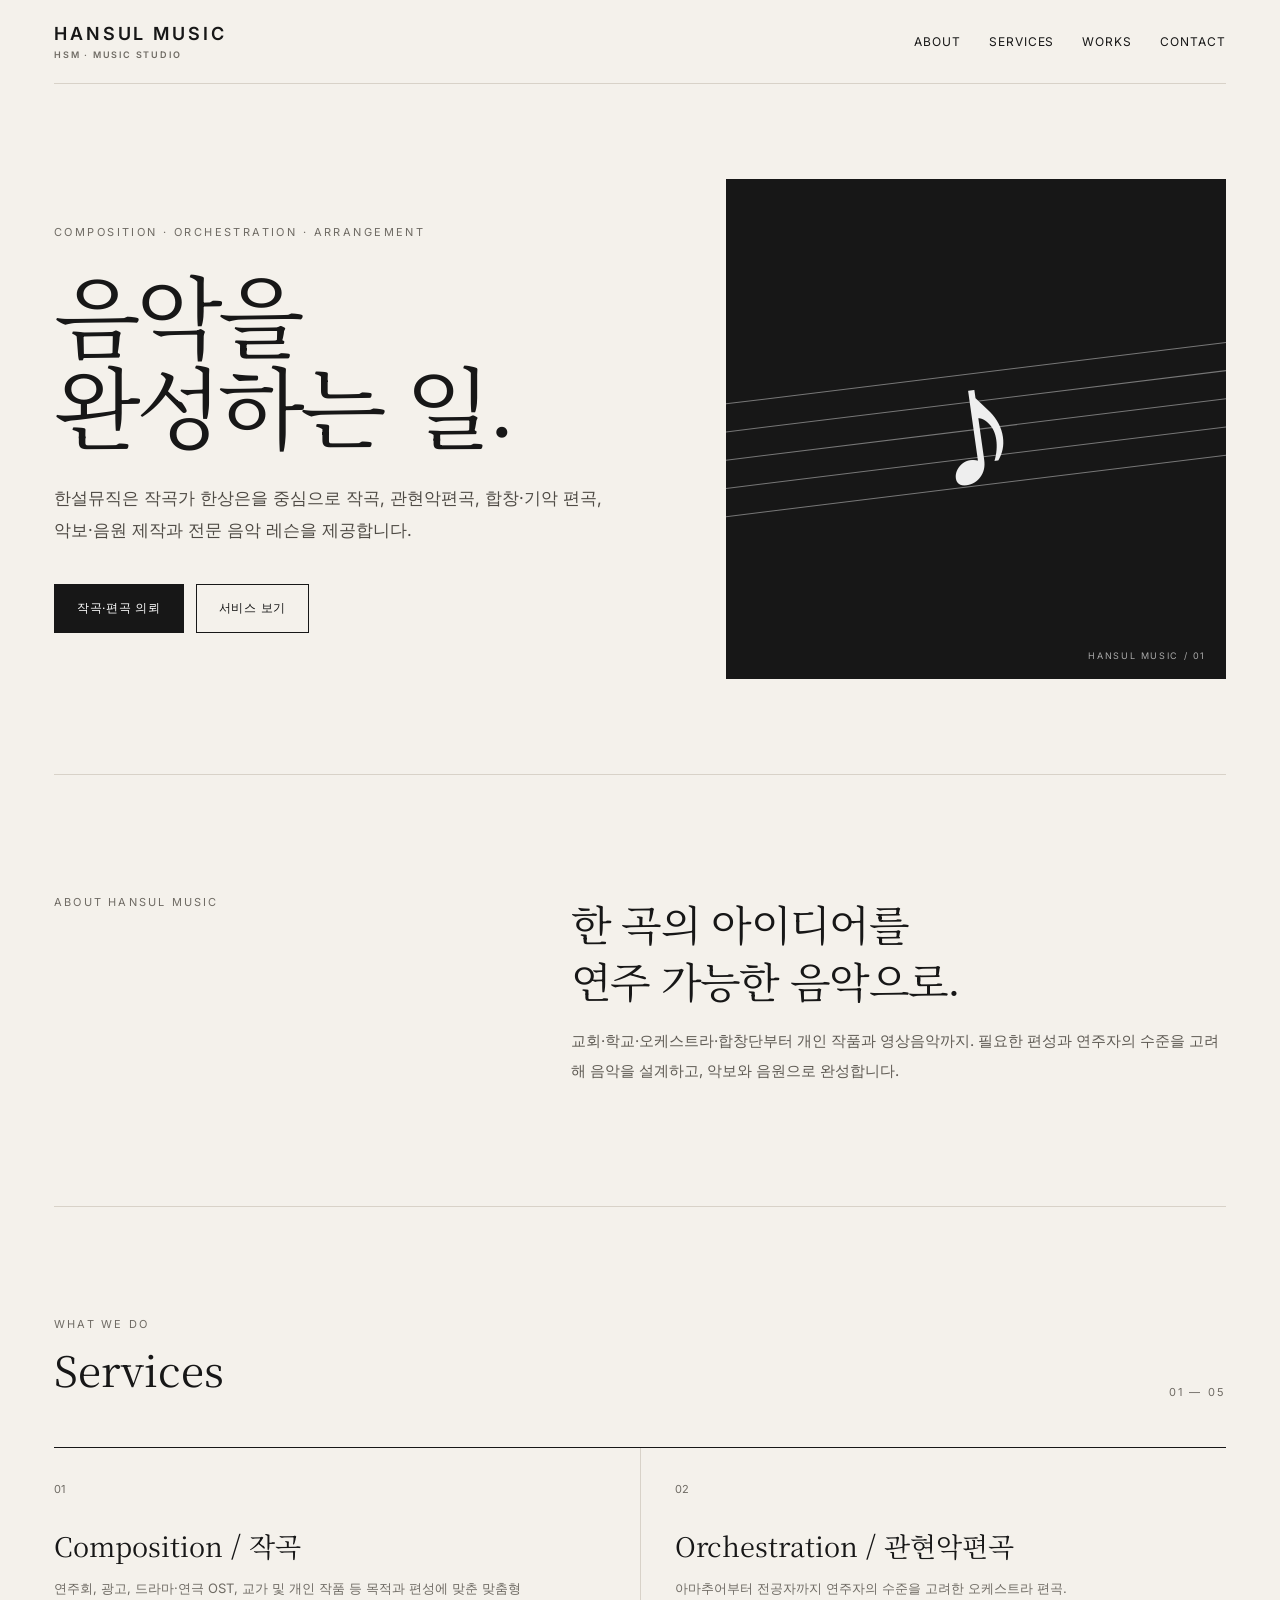
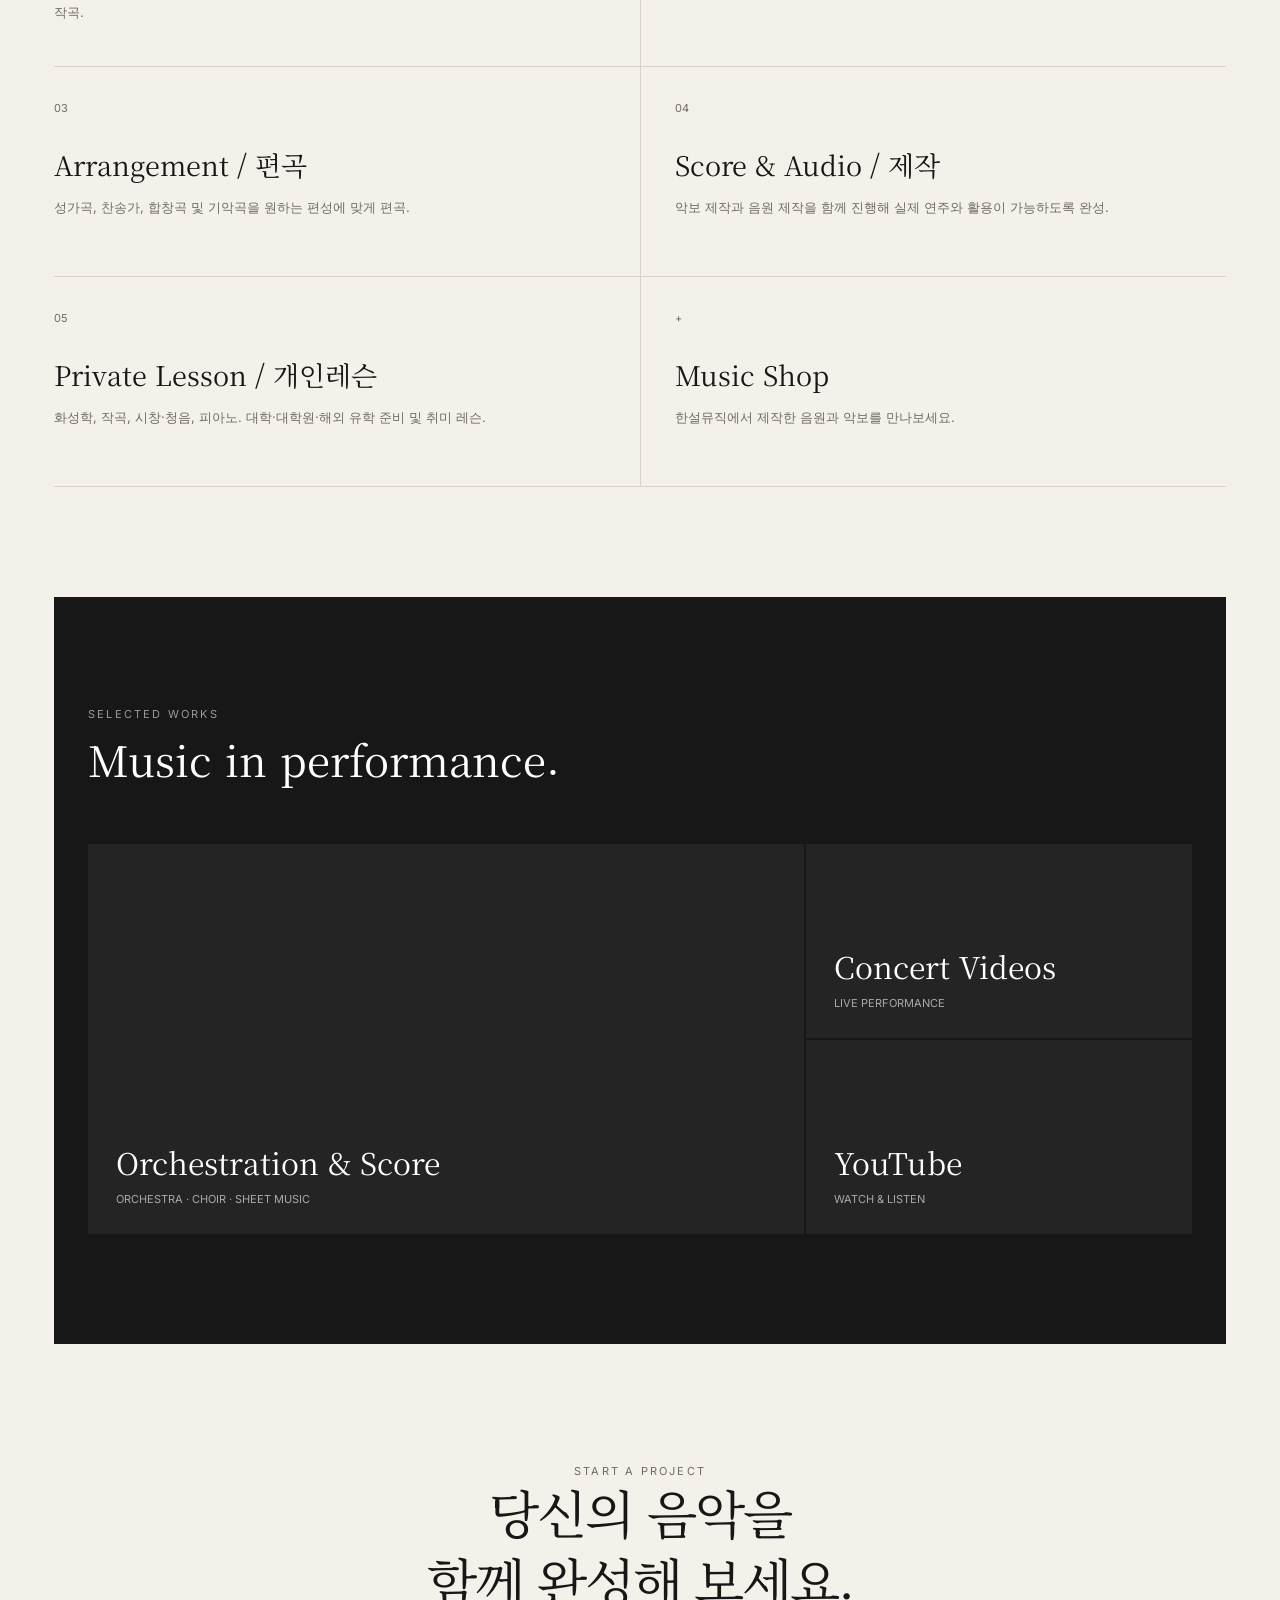
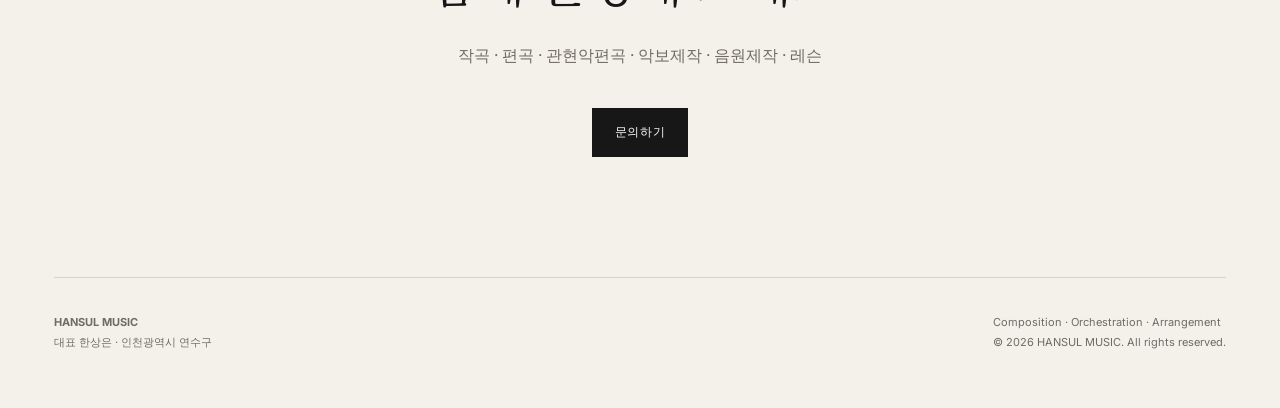
==== index.html @ cc2ca363 "최초 랜딩 페이지" ====
<!doctype html>
<html lang="ko">
<head>
<meta charset="utf-8">
<meta name="viewport" content="width=device-width, initial-scale=1">
<title>HANSUL MUSIC — Composition · Orchestration · Arrangement</title>
<meta name="description" content="한설뮤직 — 작곡, 관현악편곡, 성가곡·일반곡 편곡, 악보 및 음원 제작, 작곡 입시 레슨">
<style>
@import url('https://fonts.googleapis.com/css2?family=Inter:wght@400;500;600&family=Noto+Serif+KR:wght@400;500;600&display=swap');
:root{--bg:#f4f1eb;--ink:#171717;--muted:#6f6b64;--line:#d8d2c8;--card:#ebe6dd;--dark:#171717}
*{box-sizing:border-box} html{scroll-behavior:smooth} body{margin:0;background:var(--bg);color:var(--ink);font-family:Inter,'Noto Sans KR',sans-serif}
a{color:inherit;text-decoration:none}.wrap{max-width:1240px;margin:auto;padding:0 34px}
header{height:84px;display:flex;align-items:center;justify-content:space-between;border-bottom:1px solid var(--line)}
.logo{font-size:18px;font-weight:600;letter-spacing:.16em}.logo small{font-size:9px;letter-spacing:.2em;display:block;color:var(--muted);margin-top:5px}
nav{display:flex;gap:28px;font-size:12px;letter-spacing:.08em;text-transform:uppercase}nav a:hover{opacity:.5}
.hero{min-height:690px;display:grid;grid-template-columns:1.1fr .9fr;align-items:center;gap:60px}
.eyebrow{font-size:11px;letter-spacing:.22em;text-transform:uppercase;color:var(--muted);margin-bottom:28px}
h1{font-family:'Noto Serif KR',serif;font-weight:400;font-size:clamp(50px,7vw,92px);line-height:1.02;letter-spacing:-.055em;margin:0 0 32px}
.lead{font-size:17px;line-height:1.9;color:#4f4b45;max-width:560px}
.buttons{display:flex;gap:12px;margin-top:38px}.btn{padding:15px 22px;border:1px solid var(--ink);font-size:12px;letter-spacing:.06em}.btn.primary{background:var(--dark);color:#fff}
.visual{height:500px;background:var(--dark);position:relative;overflow:hidden;display:flex;align-items:center;justify-content:center}
.staff{width:120%;position:absolute;transform:rotate(-7deg)}
.staff i{display:block;border-top:1px solid #777;margin:27px 0}
.note{font-family:Georgia,serif;color:#eee;font-size:170px;line-height:1;position:relative;z-index:2;transform:rotate(-8deg)}
.corner{position:absolute;right:20px;bottom:18px;color:#aaa;font-size:9px;letter-spacing:.18em}
.intro{padding:120px 0;border-top:1px solid var(--line);border-bottom:1px solid var(--line)}
.intro-grid{display:grid;grid-template-columns:.8fr 1.2fr;gap:80px}.section-label{font-size:11px;letter-spacing:.2em;color:var(--muted);text-transform:uppercase}
.intro h2{font-family:'Noto Serif KR',serif;font-size:42px;font-weight:400;line-height:1.35;margin:0;letter-spacing:-.04em}.intro p{font-size:15px;line-height:2;color:#5e5a53;margin:18px 0 0}
.services{padding:110px 0}.services-head{display:flex;justify-content:space-between;align-items:end;margin-bottom:48px}.services h2{font-family:'Noto Serif KR',serif;font-size:42px;font-weight:400;margin:8px 0 0}
.grid{display:grid;grid-template-columns:repeat(2,1fr);border-top:1px solid var(--ink)}
.service{padding:34px 24px 42px 0;border-bottom:1px solid var(--line);min-height:210px}.service:nth-child(even){padding-left:34px;border-left:1px solid var(--line)}
.num{font-size:11px;color:var(--muted)}.service h3{font-family:'Noto Serif KR',serif;font-size:27px;font-weight:400;margin:30px 0 12px}.service p{font-size:13px;color:var(--muted);line-height:1.8;margin:0;max-width:470px}
.work{background:var(--dark);color:#fff;padding:110px 0}.work .section-label{color:#999}.work h2{font-family:'Noto Serif KR',serif;font-size:42px;font-weight:400;margin:8px 0 55px}
.work-grid{display:grid;grid-template-columns:1.3fr .7fr;gap:2px}.work-main,.work-side{background:#242424;min-height:390px;position:relative;padding:28px}.work-main{display:flex;align-items:end}.work-title{font-family:'Noto Serif KR',serif;font-size:30px}.work-sub{font-size:11px;color:#aaa;margin-top:8px}.work-side{min-height:194px;margin-bottom:2px;display:flex;align-items:end}.work-side:last-child{margin:0}
.cta{padding:120px 0;text-align:center}.cta h2{font-family:'Noto Serif KR',serif;font-weight:400;font-size:52px;line-height:1.3;margin:0 auto 28px;letter-spacing:-.04em}.cta p{color:var(--muted);line-height:1.8}
footer{border-top:1px solid var(--line);padding:35px 0 55px;display:flex;justify-content:space-between;color:var(--muted);font-size:11px;line-height:1.8}
@media(max-width:760px){.wrap{padding:0 20px}header{height:72px}nav{display:none}.hero{grid-template-columns:1fr;min-height:auto;padding:80px 0}.visual{height:330px}.note{font-size:120px}.intro{padding:80px 0}.intro-grid{grid-template-columns:1fr;gap:30px}.services{padding:80px 0}.services-head{display:block}.grid{grid-template-columns:1fr}.service,.service:nth-child(even){padding:28px 0;border-left:0}.work{padding:80px 0}.work-grid{grid-template-columns:1fr}.work-main{min-height:300px}.cta{padding:85px 0}.cta h2{font-size:38px}footer{display:block}footer div+div{margin-top:20px}}
</style>
</head>
<body>
<div class="wrap">
<header>
<a class="logo" href="#">HANSUL MUSIC<small>HSM · MUSIC STUDIO</small></a>
<nav><a href="#about">About</a><a href="#services">Services</a><a href="#works">Works</a><a href="#contact">Contact</a></nav>
</header>

<main>
<section class="hero">
<div>
<div class="eyebrow">Composition · Orchestration · Arrangement</div>
<h1>음악을<br>완성하는 일.</h1>
<p class="lead">한설뮤직은 작곡가 한상은을 중심으로 작곡, 관현악편곡, 합창·기악 편곡, 악보·음원 제작과 전문 음악 레슨을 제공합니다.</p>
<div class="buttons"><a class="btn primary" href="#contact">작곡·편곡 의뢰</a><a class="btn" href="#services">서비스 보기</a></div>
</div>
<div class="visual" aria-label="Abstract sheet music visual">
<div class="staff"><i></i><i></i><i></i><i></i><i></i></div>
<div class="note">♪</div><div class="corner">HANSUL MUSIC / 01</div>
</div>
</section>

<section class="intro" id="about">
<div class="intro-grid">
<div><div class="section-label">About Hansul Music</div></div>
<div><h2>한 곡의 아이디어를<br>연주 가능한 음악으로.</h2>
<p>교회·학교·오케스트라·합창단부터 개인 작품과 영상음악까지. 필요한 편성과 연주자의 수준을 고려해 음악을 설계하고, 악보와 음원으로 완성합니다.</p></div>
</div>
</section>

<section class="services" id="services">
<div class="services-head"><div><div class="section-label">What We Do</div><h2>Services</h2></div><div class="section-label">01 — 05</div></div>
<div class="grid">
<article class="service"><div class="num">01</div><h3>Composition / 작곡</h3><p>연주회, 광고, 드라마·연극 OST, 교가 및 개인 작품 등 목적과 편성에 맞춘 맞춤형 작곡.</p></article>
<article class="service"><div class="num">02</div><h3>Orchestration / 관현악편곡</h3><p>아마추어부터 전공자까지 연주자의 수준을 고려한 오케스트라 편곡.</p></article>
<article class="service"><div class="num">03</div><h3>Arrangement / 편곡</h3><p>성가곡, 찬송가, 합창곡 및 기악곡을 원하는 편성에 맞게 편곡.</p></article>
<article class="service"><div class="num">04</div><h3>Score & Audio / 제작</h3><p>악보 제작과 음원 제작을 함께 진행해 실제 연주와 활용이 가능하도록 완성.</p></article>
<article class="service"><div class="num">05</div><h3>Private Lesson / 개인레슨</h3><p>화성학, 작곡, 시창·청음, 피아노. 대학·대학원·해외 유학 준비 및 취미 레슨.</p></article>
<article class="service"><div class="num">+</div><h3>Music Shop</h3><p>한설뮤직에서 제작한 음원과 악보를 만나보세요.</p></article>
</div>
</section>

<section class="work" id="works">
<div class="wrap">
<div class="section-label">Selected Works</div><h2>Music in performance.</h2>
<div class="work-grid">
<div class="work-main"><div><div class="work-title">Orchestration & Score</div><div class="work-sub">ORCHESTRA · CHOIR · SHEET MUSIC</div></div></div>
<div><div class="work-side"><div><div class="work-title">Concert Videos</div><div class="work-sub">LIVE PERFORMANCE</div></div></div>
<div class="work-side"><div><div class="work-title">YouTube</div><div class="work-sub">WATCH & LISTEN</div></div></div></div>
</div>
</div>
</section>

<section class="cta" id="contact">
<div class="section-label">Start a Project</div>
<h2>당신의 음악을<br>함께 완성해 보세요.</h2>
<p>작곡 · 편곡 · 관현악편곡 · 악보제작 · 음원제작 · 레슨</p>
<div class="buttons" style="justify-content:center"><a class="btn primary" href="mailto:sangeun@hansulmusic.com">문의하기</a></div>
</section>
</main>

<footer>
<div><strong>HANSUL MUSIC</strong><br>대표 한상은 · 인천광역시 연수구</div>
<div>Composition · Orchestration · Arrangement<br>© 2026 HANSUL MUSIC. All rights reserved.</div>
</footer>
</div>
</body>
</html>
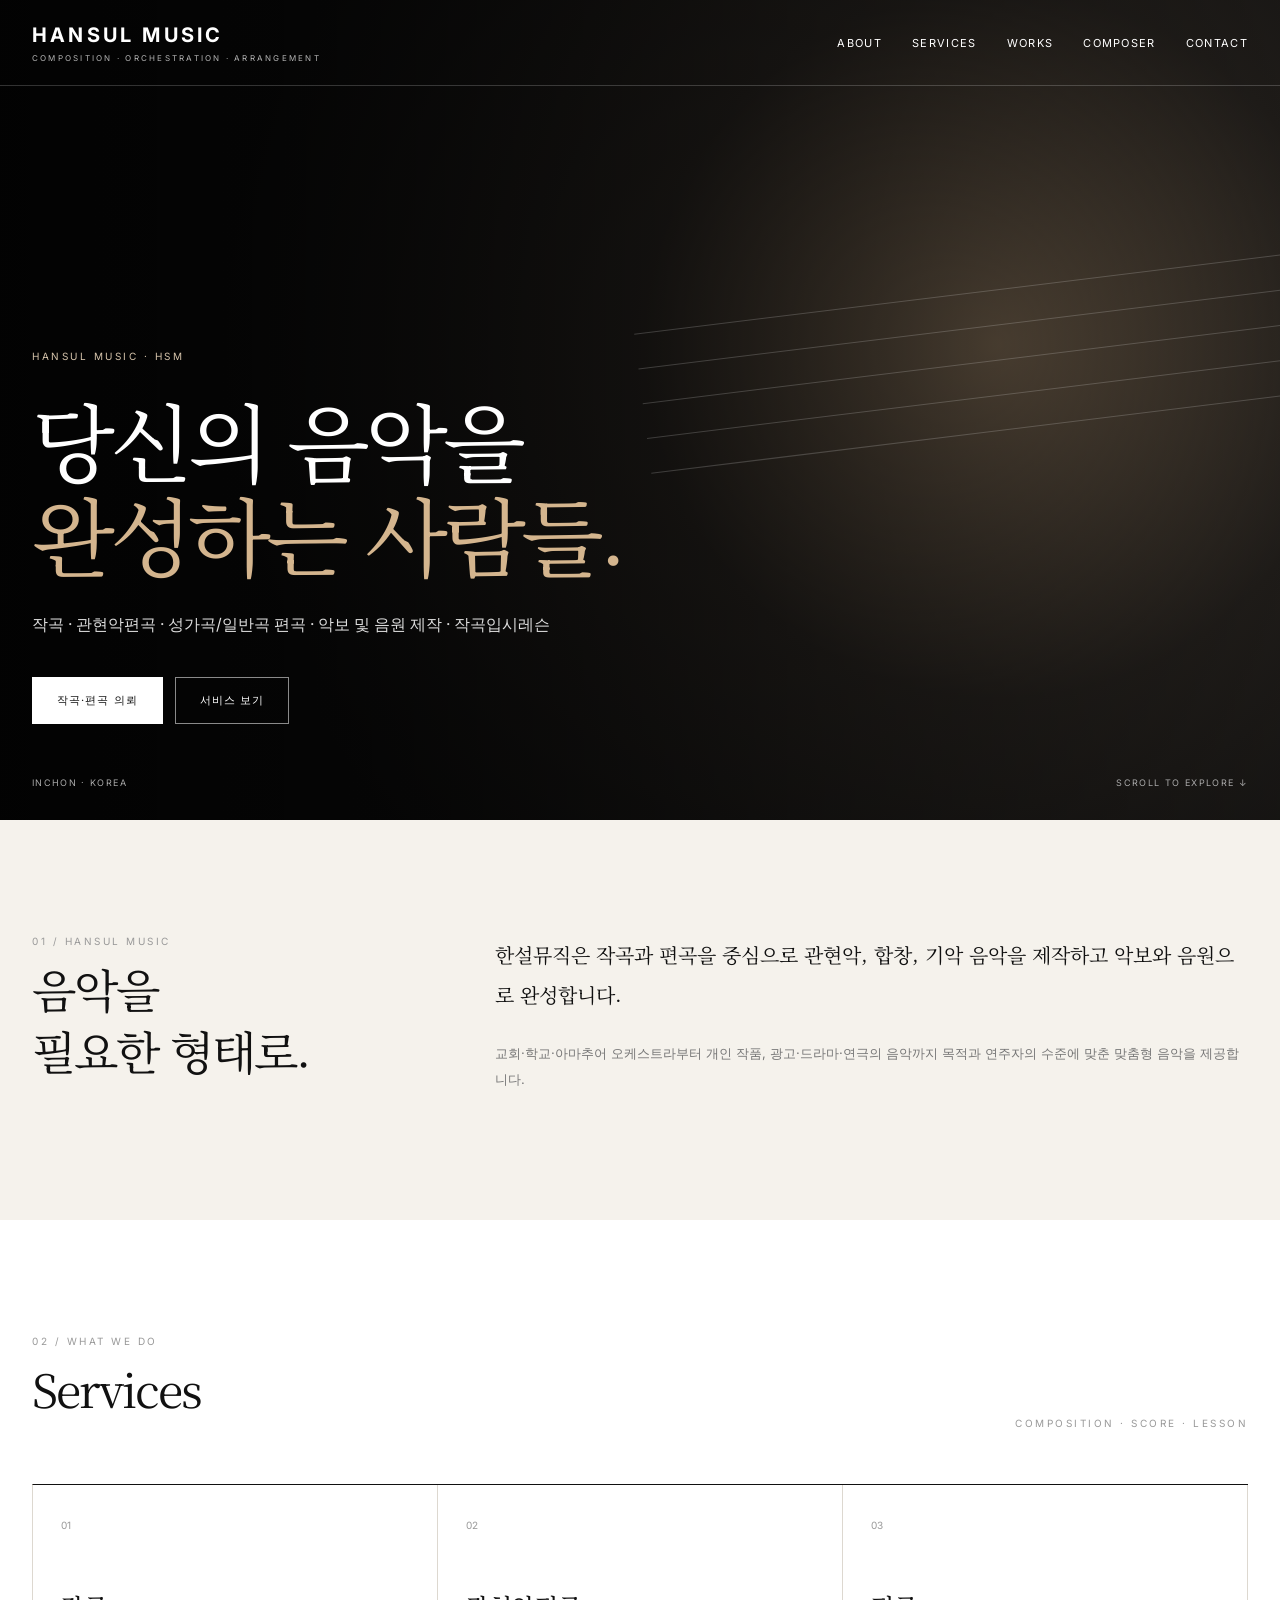
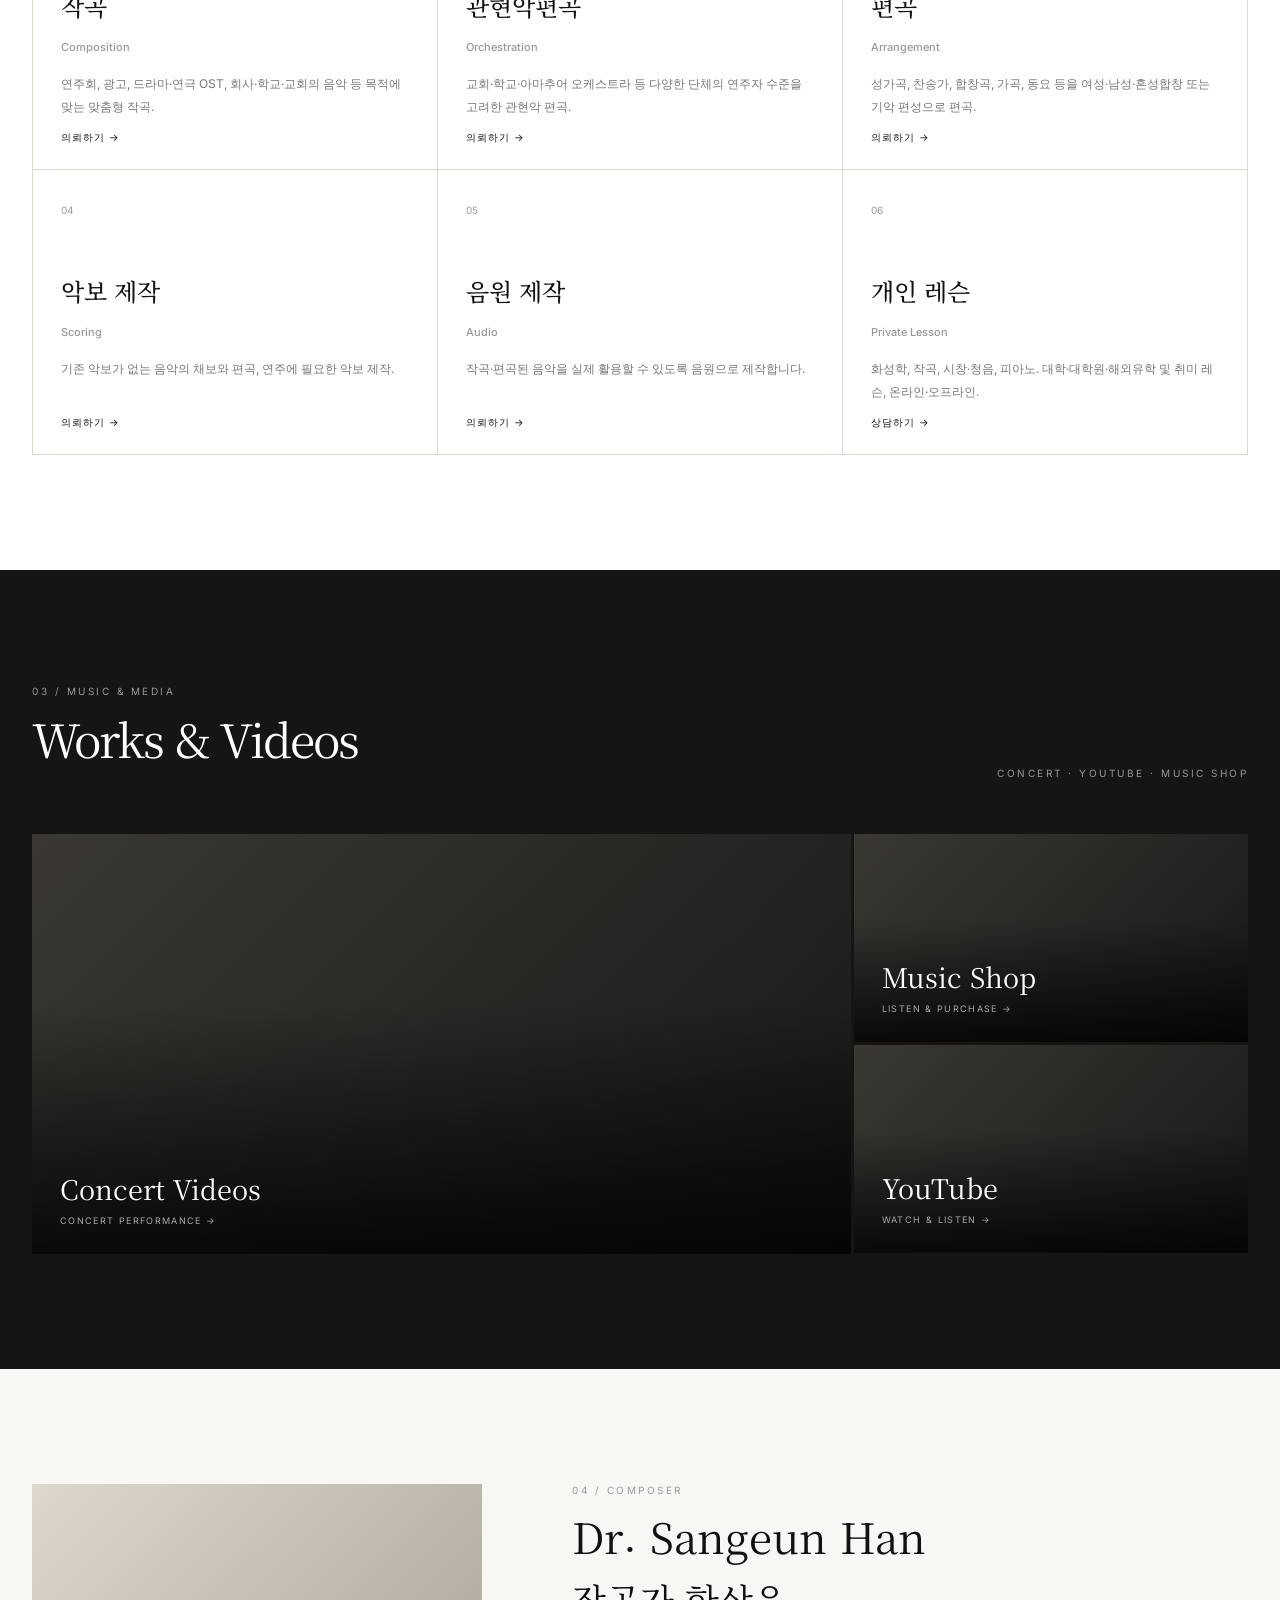
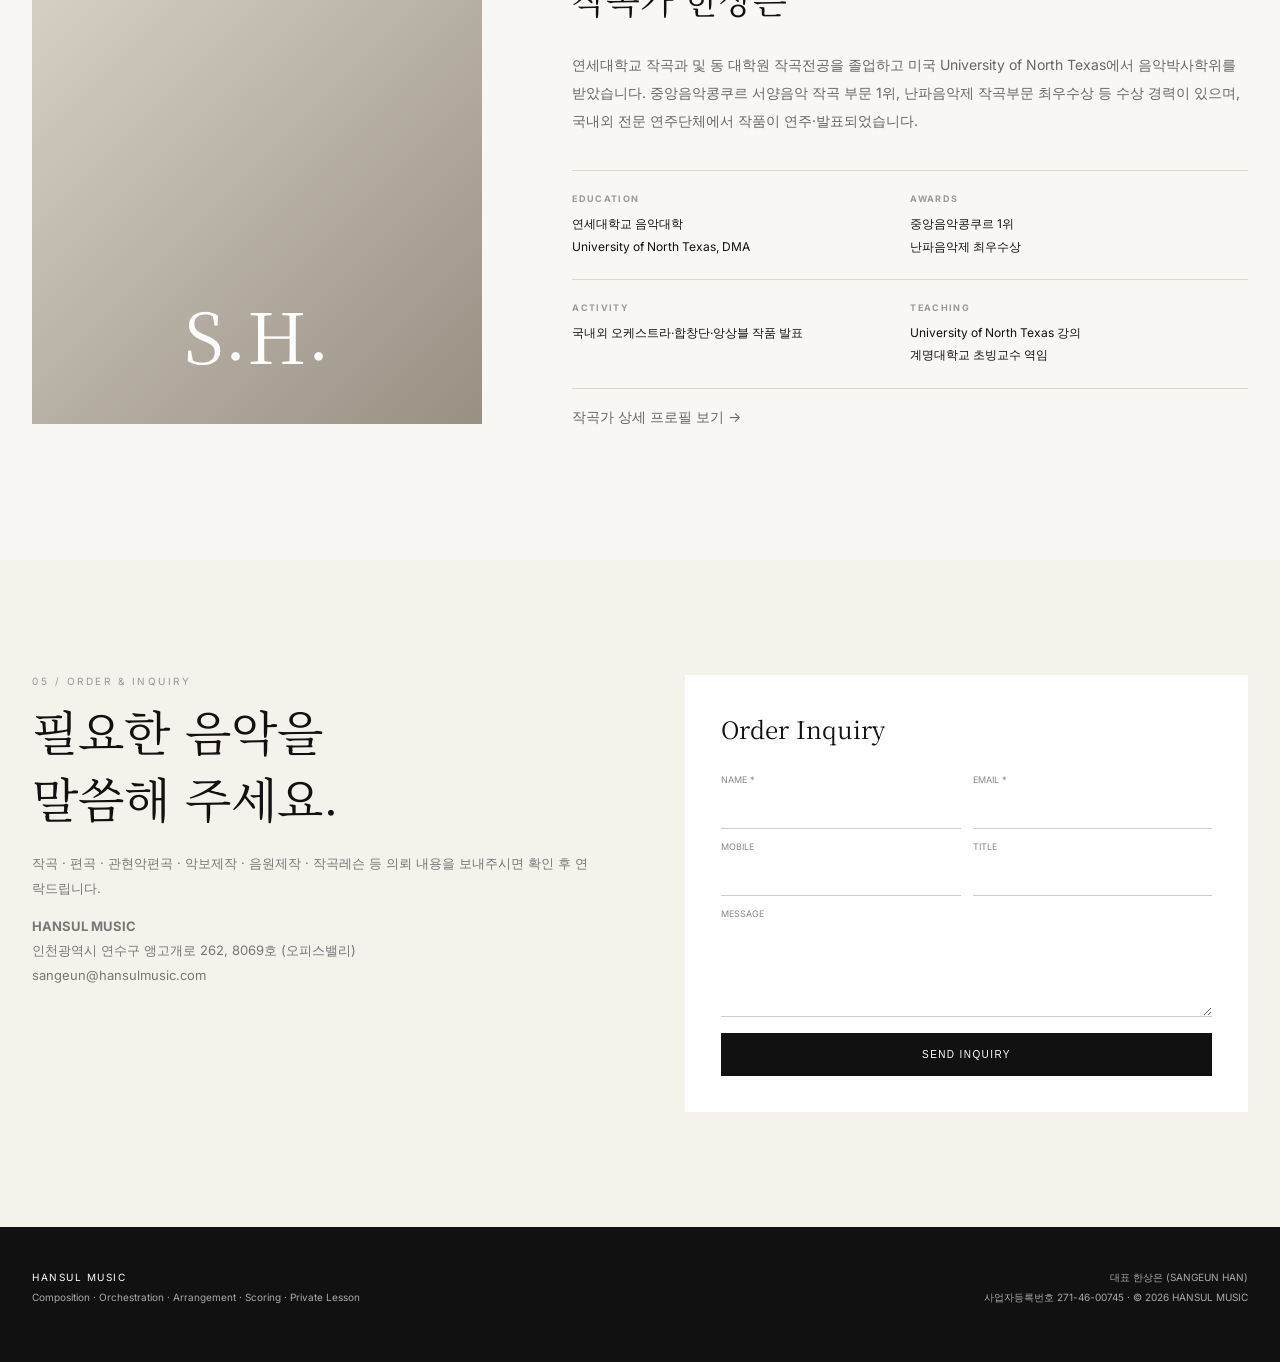
==== commit 0f203d8d: "index 교체" ====
--- a/index.html
+++ b/index.html
@@ -1,106 +1,12 @@
-<!doctype html>
-<html lang="ko">
-<head>
-<meta charset="utf-8">
-<meta name="viewport" content="width=device-width, initial-scale=1">
-<title>HANSUL MUSIC — Composition · Orchestration · Arrangement</title>
-<meta name="description" content="한설뮤직 — 작곡, 관현악편곡, 성가곡·일반곡 편곡, 악보 및 음원 제작, 작곡 입시 레슨">
-<style>
-@import url('https://fonts.googleapis.com/css2?family=Inter:wght@400;500;600&family=Noto+Serif+KR:wght@400;500;600&display=swap');
-:root{--bg:#f4f1eb;--ink:#171717;--muted:#6f6b64;--line:#d8d2c8;--card:#ebe6dd;--dark:#171717}
-*{box-sizing:border-box} html{scroll-behavior:smooth} body{margin:0;background:var(--bg);color:var(--ink);font-family:Inter,'Noto Sans KR',sans-serif}
-a{color:inherit;text-decoration:none}.wrap{max-width:1240px;margin:auto;padding:0 34px}
-header{height:84px;display:flex;align-items:center;justify-content:space-between;border-bottom:1px solid var(--line)}
-.logo{font-size:18px;font-weight:600;letter-spacing:.16em}.logo small{font-size:9px;letter-spacing:.2em;display:block;color:var(--muted);margin-top:5px}
-nav{display:flex;gap:28px;font-size:12px;letter-spacing:.08em;text-transform:uppercase}nav a:hover{opacity:.5}
-.hero{min-height:690px;display:grid;grid-template-columns:1.1fr .9fr;align-items:center;gap:60px}
-.eyebrow{font-size:11px;letter-spacing:.22em;text-transform:uppercase;color:var(--muted);margin-bottom:28px}
-h1{font-family:'Noto Serif KR',serif;font-weight:400;font-size:clamp(50px,7vw,92px);line-height:1.02;letter-spacing:-.055em;margin:0 0 32px}
-.lead{font-size:17px;line-height:1.9;color:#4f4b45;max-width:560px}
-.buttons{display:flex;gap:12px;margin-top:38px}.btn{padding:15px 22px;border:1px solid var(--ink);font-size:12px;letter-spacing:.06em}.btn.primary{background:var(--dark);color:#fff}
-.visual{height:500px;background:var(--dark);position:relative;overflow:hidden;display:flex;align-items:center;justify-content:center}
-.staff{width:120%;position:absolute;transform:rotate(-7deg)}
-.staff i{display:block;border-top:1px solid #777;margin:27px 0}
-.note{font-family:Georgia,serif;color:#eee;font-size:170px;line-height:1;position:relative;z-index:2;transform:rotate(-8deg)}
-.corner{position:absolute;right:20px;bottom:18px;color:#aaa;font-size:9px;letter-spacing:.18em}
-.intro{padding:120px 0;border-top:1px solid var(--line);border-bottom:1px solid var(--line)}
-.intro-grid{display:grid;grid-template-columns:.8fr 1.2fr;gap:80px}.section-label{font-size:11px;letter-spacing:.2em;color:var(--muted);text-transform:uppercase}
-.intro h2{font-family:'Noto Serif KR',serif;font-size:42px;font-weight:400;line-height:1.35;margin:0;letter-spacing:-.04em}.intro p{font-size:15px;line-height:2;color:#5e5a53;margin:18px 0 0}
-.services{padding:110px 0}.services-head{display:flex;justify-content:space-between;align-items:end;margin-bottom:48px}.services h2{font-family:'Noto Serif KR',serif;font-size:42px;font-weight:400;margin:8px 0 0}
-.grid{display:grid;grid-template-columns:repeat(2,1fr);border-top:1px solid var(--ink)}
-.service{padding:34px 24px 42px 0;border-bottom:1px solid var(--line);min-height:210px}.service:nth-child(even){padding-left:34px;border-left:1px solid var(--line)}
-.num{font-size:11px;color:var(--muted)}.service h3{font-family:'Noto Serif KR',serif;font-size:27px;font-weight:400;margin:30px 0 12px}.service p{font-size:13px;color:var(--muted);line-height:1.8;margin:0;max-width:470px}
-.work{background:var(--dark);color:#fff;padding:110px 0}.work .section-label{color:#999}.work h2{font-family:'Noto Serif KR',serif;font-size:42px;font-weight:400;margin:8px 0 55px}
-.work-grid{display:grid;grid-template-columns:1.3fr .7fr;gap:2px}.work-main,.work-side{background:#242424;min-height:390px;position:relative;padding:28px}.work-main{display:flex;align-items:end}.work-title{font-family:'Noto Serif KR',serif;font-size:30px}.work-sub{font-size:11px;color:#aaa;margin-top:8px}.work-side{min-height:194px;margin-bottom:2px;display:flex;align-items:end}.work-side:last-child{margin:0}
-.cta{padding:120px 0;text-align:center}.cta h2{font-family:'Noto Serif KR',serif;font-weight:400;font-size:52px;line-height:1.3;margin:0 auto 28px;letter-spacing:-.04em}.cta p{color:var(--muted);line-height:1.8}
-footer{border-top:1px solid var(--line);padding:35px 0 55px;display:flex;justify-content:space-between;color:var(--muted);font-size:11px;line-height:1.8}
-@media(max-width:760px){.wrap{padding:0 20px}header{height:72px}nav{display:none}.hero{grid-template-columns:1fr;min-height:auto;padding:80px 0}.visual{height:330px}.note{font-size:120px}.intro{padding:80px 0}.intro-grid{grid-template-columns:1fr;gap:30px}.services{padding:80px 0}.services-head{display:block}.grid{grid-template-columns:1fr}.service,.service:nth-child(even){padding:28px 0;border-left:0}.work{padding:80px 0}.work-grid{grid-template-columns:1fr}.work-main{min-height:300px}.cta{padding:85px 0}.cta h2{font-size:38px}footer{display:block}footer div+div{margin-top:20px}}
-</style>
-</head>
-<body>
-<div class="wrap">
-<header>
-<a class="logo" href="#">HANSUL MUSIC<small>HSM · MUSIC STUDIO</small></a>
-<nav><a href="#about">About</a><a href="#services">Services</a><a href="#works">Works</a><a href="#contact">Contact</a></nav>
-</header>
-
-<main>
-<section class="hero">
-<div>
-<div class="eyebrow">Composition · Orchestration · Arrangement</div>
-<h1>음악을<br>완성하는 일.</h1>
-<p class="lead">한설뮤직은 작곡가 한상은을 중심으로 작곡, 관현악편곡, 합창·기악 편곡, 악보·음원 제작과 전문 음악 레슨을 제공합니다.</p>
-<div class="buttons"><a class="btn primary" href="#contact">작곡·편곡 의뢰</a><a class="btn" href="#services">서비스 보기</a></div>
-</div>
-<div class="visual" aria-label="Abstract sheet music visual">
-<div class="staff"><i></i><i></i><i></i><i></i><i></i></div>
-<div class="note">♪</div><div class="corner">HANSUL MUSIC / 01</div>
-</div>
-</section>
-
-<section class="intro" id="about">
-<div class="intro-grid">
-<div><div class="section-label">About Hansul Music</div></div>
-<div><h2>한 곡의 아이디어를<br>연주 가능한 음악으로.</h2>
-<p>교회·학교·오케스트라·합창단부터 개인 작품과 영상음악까지. 필요한 편성과 연주자의 수준을 고려해 음악을 설계하고, 악보와 음원으로 완성합니다.</p></div>
-</div>
-</section>
-
-<section class="services" id="services">
-<div class="services-head"><div><div class="section-label">What We Do</div><h2>Services</h2></div><div class="section-label">01 — 05</div></div>
-<div class="grid">
-<article class="service"><div class="num">01</div><h3>Composition / 작곡</h3><p>연주회, 광고, 드라마·연극 OST, 교가 및 개인 작품 등 목적과 편성에 맞춘 맞춤형 작곡.</p></article>
-<article class="service"><div class="num">02</div><h3>Orchestration / 관현악편곡</h3><p>아마추어부터 전공자까지 연주자의 수준을 고려한 오케스트라 편곡.</p></article>
-<article class="service"><div class="num">03</div><h3>Arrangement / 편곡</h3><p>성가곡, 찬송가, 합창곡 및 기악곡을 원하는 편성에 맞게 편곡.</p></article>
-<article class="service"><div class="num">04</div><h3>Score & Audio / 제작</h3><p>악보 제작과 음원 제작을 함께 진행해 실제 연주와 활용이 가능하도록 완성.</p></article>
-<article class="service"><div class="num">05</div><h3>Private Lesson / 개인레슨</h3><p>화성학, 작곡, 시창·청음, 피아노. 대학·대학원·해외 유학 준비 및 취미 레슨.</p></article>
-<article class="service"><div class="num">+</div><h3>Music Shop</h3><p>한설뮤직에서 제작한 음원과 악보를 만나보세요.</p></article>
-</div>
-</section>
-
-<section class="work" id="works">
-<div class="wrap">
-<div class="section-label">Selected Works</div><h2>Music in performance.</h2>
-<div class="work-grid">
-<div class="work-main"><div><div class="work-title">Orchestration & Score</div><div class="work-sub">ORCHESTRA · CHOIR · SHEET MUSIC</div></div></div>
-<div><div class="work-side"><div><div class="work-title">Concert Videos</div><div class="work-sub">LIVE PERFORMANCE</div></div></div>
-<div class="work-side"><div><div class="work-title">YouTube</div><div class="work-sub">WATCH & LISTEN</div></div></div></div>
-</div>
-</div>
-</section>
-
-<section class="cta" id="contact">
-<div class="section-label">Start a Project</div>
-<h2>당신의 음악을<br>함께 완성해 보세요.</h2>
-<p>작곡 · 편곡 · 관현악편곡 · 악보제작 · 음원제작 · 레슨</p>
-<div class="buttons" style="justify-content:center"><a class="btn primary" href="mailto:sangeun@hansulmusic.com">문의하기</a></div>
-</section>
-</main>
-
-<footer>
-<div><strong>HANSUL MUSIC</strong><br>대표 한상은 · 인천광역시 연수구</div>
-<div>Composition · Orchestration · Arrangement<br>© 2026 HANSUL MUSIC. All rights reserved.</div>
-</footer>
-</div>
-</body>
-</html>+<!doctype html><html lang="ko"><head><meta charset="utf-8"><meta name="viewport" content="width=device-width,initial-scale=1"><title>HANSUL MUSIC | 작곡 · 관현악편곡 · 편곡 · 악보 · 레슨</title><style>
+@import url('https://fonts.googleapis.com/css2?family=Inter:wght@400;500;600;700&family=Noto+Serif+KR:wght@400;500;600&display=swap');
+:root{--black:#111;--white:#fff;--cream:#f5f2ec;--gray:#777;--line:#ddd8d0;--gold:#b68b55}*{box-sizing:border-box}html{scroll-behavior:smooth}body{margin:0;color:#111;font-family:Inter,'Noto Sans KR',sans-serif}a{text-decoration:none;color:inherit}.container{width:min(1280px,calc(100% - 64px));margin:auto}header{height:86px;position:absolute;top:0;left:0;right:0;z-index:5;color:#fff;border-bottom:1px solid #ffffff30}.header-in{height:100%;display:flex;align-items:center;justify-content:space-between}.logo{font-weight:700;letter-spacing:.16em;font-size:20px}.logo span{display:block;font-size:8px;letter-spacing:.28em;font-weight:400;margin-top:6px;opacity:.7}nav{display:flex;gap:30px;font-size:11px;letter-spacing:.12em}nav a:hover{opacity:.55}.hero{height:820px;position:relative;overflow:hidden;background:#151413;color:#fff}.hero-bg{position:absolute;inset:0;background:linear-gradient(90deg,#000d 0%,#0009 45%,#0004),radial-gradient(circle at 78% 42%,#75634e,#292521 32%,#111 70%)}.staff{position:absolute;right:-8%;top:31%;width:58%;transform:rotate(-7deg);opacity:.18}.staff i{display:block;border-top:1px solid white;margin:34px 0}.hero-content{position:relative;z-index:2;padding-top:235px}.kicker,.eyebrow{font-size:10px;letter-spacing:.25em;color:#999;text-transform:uppercase}.kicker{color:#d7c5ac;margin-bottom:30px}h1{font-family:'Noto Serif KR',serif;font-size:clamp(48px,6.7vw,92px);font-weight:400;line-height:1.1;letter-spacing:-.06em;margin:0 0 28px}h1 em{font-style:normal;color:#d4b58e}.hero p{font-size:16px;line-height:1.9;color:#ddd}.actions{display:flex;gap:12px;margin-top:38px}.btn{display:inline-block;padding:15px 24px;border:1px solid #fff8;font-size:11px;letter-spacing:.1em}.btn.fill{background:#fff;color:#111;border-color:#fff}.hero-bottom{position:absolute;bottom:32px;left:0;right:0;color:#aaa;font-size:9px;letter-spacing:.15em;display:flex;justify-content:space-between}section{padding:115px 0}.title{font-family:'Noto Serif KR',serif;font-size:46px;font-weight:400;line-height:1.35;letter-spacing:-.045em;margin:10px 0}.about{background:var(--cream)}.about-grid{display:grid;grid-template-columns:.65fr 1.35fr;gap:100px}.about-copy{max-width:760px}.about-copy p:first-child{font-family:'Noto Serif KR',serif;font-size:20px;line-height:2;margin:0}.about-copy p:last-child{font-size:13px;line-height:2;color:#777;margin-top:25px}.services{background:#fff}.head{display:flex;justify-content:space-between;align-items:end;margin-bottom:55px}.service-grid{display:grid;grid-template-columns:repeat(3,1fr);border-top:1px solid #111;border-left:1px solid var(--line)}.card{min-height:285px;padding:28px;border-right:1px solid var(--line);border-bottom:1px solid var(--line);position:relative}.num{font-size:10px;color:#999}.card h3{font-family:'Noto Serif KR',serif;font-weight:500;font-size:24px;margin:55px 0 15px}.card h3 small{font-family:Inter,sans-serif;font-size:11px;color:#999}.card p{font-size:12px;line-height:1.9;color:#777}.card a{position:absolute;bottom:24px;font-size:10px;letter-spacing:.1em}.card:hover{background:var(--cream)}.works{background:#151515;color:#fff}.works .eyebrow{color:#999}.works .title{color:#fff}.works-grid{display:grid;grid-template-columns:1.35fr .65fr;gap:3px}.work{position:relative;min-height:420px;background:linear-gradient(135deg,#3b3833,#191817);display:flex;align-items:end;padding:28px}.work.small{min-height:208px;margin-bottom:3px}.work:last-child{margin-bottom:0}.work:after{content:'';position:absolute;inset:0;background:linear-gradient(transparent 40%,#000c)}.work-text{position:relative;z-index:1}.work-title{font-family:'Noto Serif KR',serif;font-size:27px}.work-meta{font-size:9px;color:#aaa;letter-spacing:.15em;margin-top:7px}.profile{background:#f8f7f4}.profile-grid{display:grid;grid-template-columns:.8fr 1.2fr;gap:90px}.portrait{height:540px;background:linear-gradient(135deg,#ddd7cc,#999084);display:flex;align-items:end;justify-content:center;color:#fff;font:70px 'Noto Serif KR',serif;padding-bottom:40px}.profile h2{font:400 42px 'Noto Serif KR',serif;margin:10px 0 25px}.profile-copy p{font-size:14px;line-height:2;color:#666}.facts{display:grid;grid-template-columns:1fr 1fr;border-top:1px solid var(--line);margin-top:35px}.fact{padding:22px 10px 22px 0;border-bottom:1px solid var(--line)}.fact b{display:block;font-size:9px;color:#999;letter-spacing:.15em;margin-bottom:8px}.fact span{font-size:12px;line-height:1.7}.contact{background:var(--cream)}.contact-grid{display:grid;grid-template-columns:1fr 1fr;gap:90px}.contact h2{font:400 48px/1.4 'Noto Serif KR',serif;margin:10px 0 20px}.contact p{font-size:13px;line-height:1.9;color:#777}.form{background:#fff;padding:36px}.form h3{font:400 24px 'Noto Serif KR',serif;margin:0 0 28px}.row{display:grid;grid-template-columns:1fr 1fr;gap:12px}.field{margin-bottom:12px}.field label{display:block;font-size:9px;color:#888;margin-bottom:8px}.field input,.field textarea{width:100%;border:0;border-bottom:1px solid #ccc;padding:10px 0;background:transparent;outline:0}.field textarea{height:90px}.submit{width:100%;border:0;background:#111;color:#fff;padding:16px;font-size:10px;letter-spacing:.14em}footer{background:#111;color:#aaa;padding:40px 0 55px;font-size:10px;line-height:2}.footer-in{display:flex;justify-content:space-between}.brand{color:#fff;letter-spacing:.15em}.right{text-align:right}@media(max-width:800px){.container{width:calc(100% - 40px)}nav{display:none}.hero{height:760px}.hero-content{padding-top:185px}.hero-bottom{bottom:25px}.staff{width:100%;right:-25%}section{padding:80px 0}.about-grid,.profile-grid,.contact-grid{grid-template-columns:1fr;gap:40px}.service-grid{grid-template-columns:1fr}.head{display:block}.works-grid{grid-template-columns:1fr}.work,.work.small{min-height:280px}.profile .portrait{height:390px}.contact h2{font-size:38px}.row{grid-template-columns:1fr}.footer-in{display:block}.right{text-align:left;margin-top:20px}}
+</style></head><body>
+<header><div class="container header-in"><a class="logo" href="#">HANSUL MUSIC<span>COMPOSITION · ORCHESTRATION · ARRANGEMENT</span></a><nav><a href="#about">ABOUT</a><a href="#services">SERVICES</a><a href="#works">WORKS</a><a href="#composer">COMPOSER</a><a href="#contact">CONTACT</a></nav></div></header>
+<section class="hero"><div class="hero-bg"></div><div class="staff"><i></i><i></i><i></i><i></i><i></i></div><div class="container hero-content"><div class="kicker">HANSUL MUSIC · HSM</div><h1>당신의 음악을<br><em>완성하는 사람들.</em></h1><p>작곡 · 관현악편곡 · 성가곡/일반곡 편곡 · 악보 및 음원 제작 · 작곡입시레슨</p><div class="actions"><a class="btn fill" href="#contact">작곡·편곡 의뢰</a><a class="btn" href="#services">서비스 보기</a></div></div><div class="container hero-bottom"><span>INCHON · KOREA</span><span>SCROLL TO EXPLORE ↓</span></div></section>
+<section class="about" id="about"><div class="container about-grid"><div><div class="eyebrow">01 / HANSUL MUSIC</div><h2 class="title">음악을<br>필요한 형태로.</h2></div><div class="about-copy"><p>한설뮤직은 작곡과 편곡을 중심으로 관현악, 합창, 기악 음악을 제작하고 악보와 음원으로 완성합니다.</p><p>교회·학교·아마추어 오케스트라부터 개인 작품, 광고·드라마·연극의 음악까지 목적과 연주자의 수준에 맞춘 맞춤형 음악을 제공합니다.</p></div></div></section>
+<section class="services" id="services"><div class="container"><div class="head"><div><div class="eyebrow">02 / WHAT WE DO</div><h2 class="title">Services</h2></div><div class="eyebrow">COMPOSITION · SCORE · LESSON</div></div><div class="service-grid"><article class="card"><span class="num">01</span><h3>작곡<br><small>Composition</small></h3><p>연주회, 광고, 드라마·연극 OST, 회사·학교·교회의 음악 등 목적에 맞는 맞춤형 작곡.</p><a href="#contact">의뢰하기 →</a></article><article class="card"><span class="num">02</span><h3>관현악편곡<br><small>Orchestration</small></h3><p>교회·학교·아마추어 오케스트라 등 다양한 단체의 연주자 수준을 고려한 관현악 편곡.</p><a href="#contact">의뢰하기 →</a></article><article class="card"><span class="num">03</span><h3>편곡<br><small>Arrangement</small></h3><p>성가곡, 찬송가, 합창곡, 가곡, 동요 등을 여성·남성·혼성합창 또는 기악 편성으로 편곡.</p><a href="#contact">의뢰하기 →</a></article><article class="card"><span class="num">04</span><h3>악보 제작<br><small>Scoring</small></h3><p>기존 악보가 없는 음악의 채보와 편곡, 연주에 필요한 악보 제작.</p><a href="#contact">의뢰하기 →</a></article><article class="card"><span class="num">05</span><h3>음원 제작<br><small>Audio</small></h3><p>작곡·편곡된 음악을 실제 활용할 수 있도록 음원으로 제작합니다.</p><a href="#contact">의뢰하기 →</a></article><article class="card"><span class="num">06</span><h3>개인 레슨<br><small>Private Lesson</small></h3><p>화성학, 작곡, 시창·청음, 피아노. 대학·대학원·해외유학 및 취미 레슨, 온라인·오프라인.</p><a href="#contact">상담하기 →</a></article></div></div></section>
+<section class="works" id="works"><div class="container"><div class="head"><div><div class="eyebrow">03 / MUSIC & MEDIA</div><h2 class="title">Works & Videos</h2></div><div class="eyebrow">CONCERT · YOUTUBE · MUSIC SHOP</div></div><div class="works-grid"><a class="work" href="https://www.hansulmusic.com/team-3" target="_blank"><div class="work-text"><div class="work-title">Concert Videos</div><div class="work-meta">CONCERT PERFORMANCE →</div></div></a><div><a class="work small" href="https://www.hansulmusic.com/music-shop" target="_blank"><div class="work-text"><div class="work-title">Music Shop</div><div class="work-meta">LISTEN & PURCHASE →</div></div></a><a class="work small" href="https://www.youtube.com/" target="_blank"><div class="work-text"><div class="work-title">YouTube</div><div class="work-meta">WATCH & LISTEN →</div></div></a></div></div></div></section>
+<section class="profile" id="composer"><div class="container profile-grid"><div><div class="portrait">S.H.</div></div><div class="profile-copy"><div class="eyebrow">04 / COMPOSER</div><h2>Dr. Sangeun Han<br><small>작곡가 한상은</small></h2><p>연세대학교 작곡과 및 동 대학원 작곡전공을 졸업하고 미국 University of North Texas에서 음악박사학위를 받았습니다. 중앙음악콩쿠르 서양음악 작곡 부문 1위, 난파음악제 작곡부문 최우수상 등 수상 경력이 있으며, 국내외 전문 연주단체에서 작품이 연주·발표되었습니다.</p><div class="facts"><div class="fact"><b>EDUCATION</b><span>연세대학교 음악대학<br>University of North Texas, DMA</span></div><div class="fact"><b>AWARDS</b><span>중앙음악콩쿠르 1위<br>난파음악제 최우수상</span></div><div class="fact"><b>ACTIVITY</b><span>국내외 오케스트라·합창단·앙상블 작품 발표</span></div><div class="fact"><b>TEACHING</b><span>University of North Texas 강의<br>계명대학교 초빙교수 역임</span></div></div><p><a href="https://www.hansulmusic.com/blank-2" target="_blank">작곡가 상세 프로필 보기 →</a></p></div></div></section>
+<section class="contact" id="contact"><div class="container contact-grid"><div><div class="eyebrow">05 / ORDER & INQUIRY</div><h2>필요한 음악을<br>말씀해 주세요.</h2><p>작곡 · 편곡 · 관현악편곡 · 악보제작 · 음원제작 · 작곡레슨 등 의뢰 내용을 보내주시면 확인 후 연락드립니다.</p><p><strong>HANSUL MUSIC</strong><br>인천광역시 연수구 앵고개로 262, 8069호 (오피스밸리)<br>sangeun@hansulmusic.com</p></div><form class="form" onsubmit="event.preventDefault();alert('실제 운영 시 기존 한설뮤직 주문/문의 폼으로 연결하면 됩니다.');"><h3>Order Inquiry</h3><div class="row"><div class="field"><label>NAME *</label><input required></div><div class="field"><label>EMAIL *</label><input type="email" required></div></div><div class="row"><div class="field"><label>MOBILE</label><input></div><div class="field"><label>TITLE</label><input></div></div><div class="field"><label>MESSAGE</label><textarea></textarea></div><button class="submit">SEND INQUIRY</button></form></div></section>
+<footer><div class="container footer-in"><div><div class="brand">HANSUL MUSIC</div>Composition · Orchestration · Arrangement · Scoring · Private Lesson</div><div class="right">대표 한상은 (SANGEUN HAN)<br>사업자등록번호 271-46-00745 · © 2026 HANSUL MUSIC</div></div></footer></body></html>
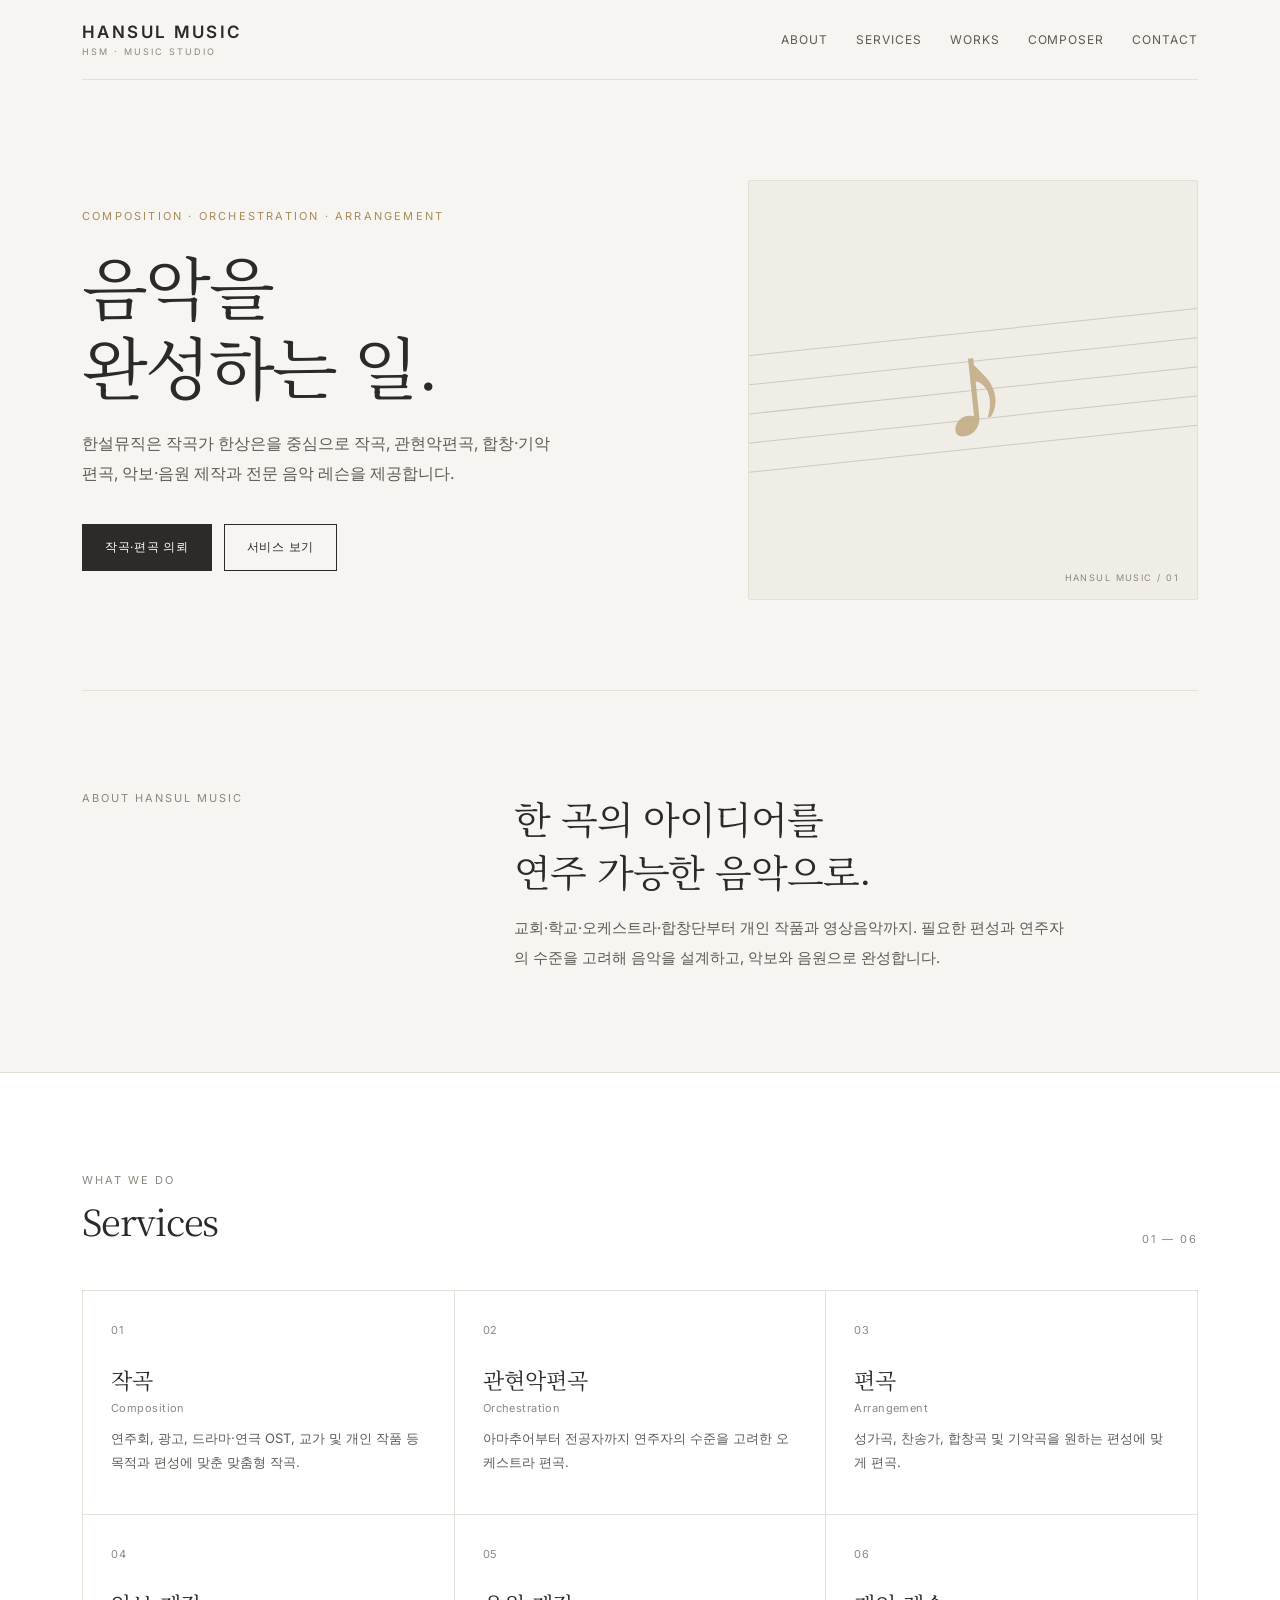
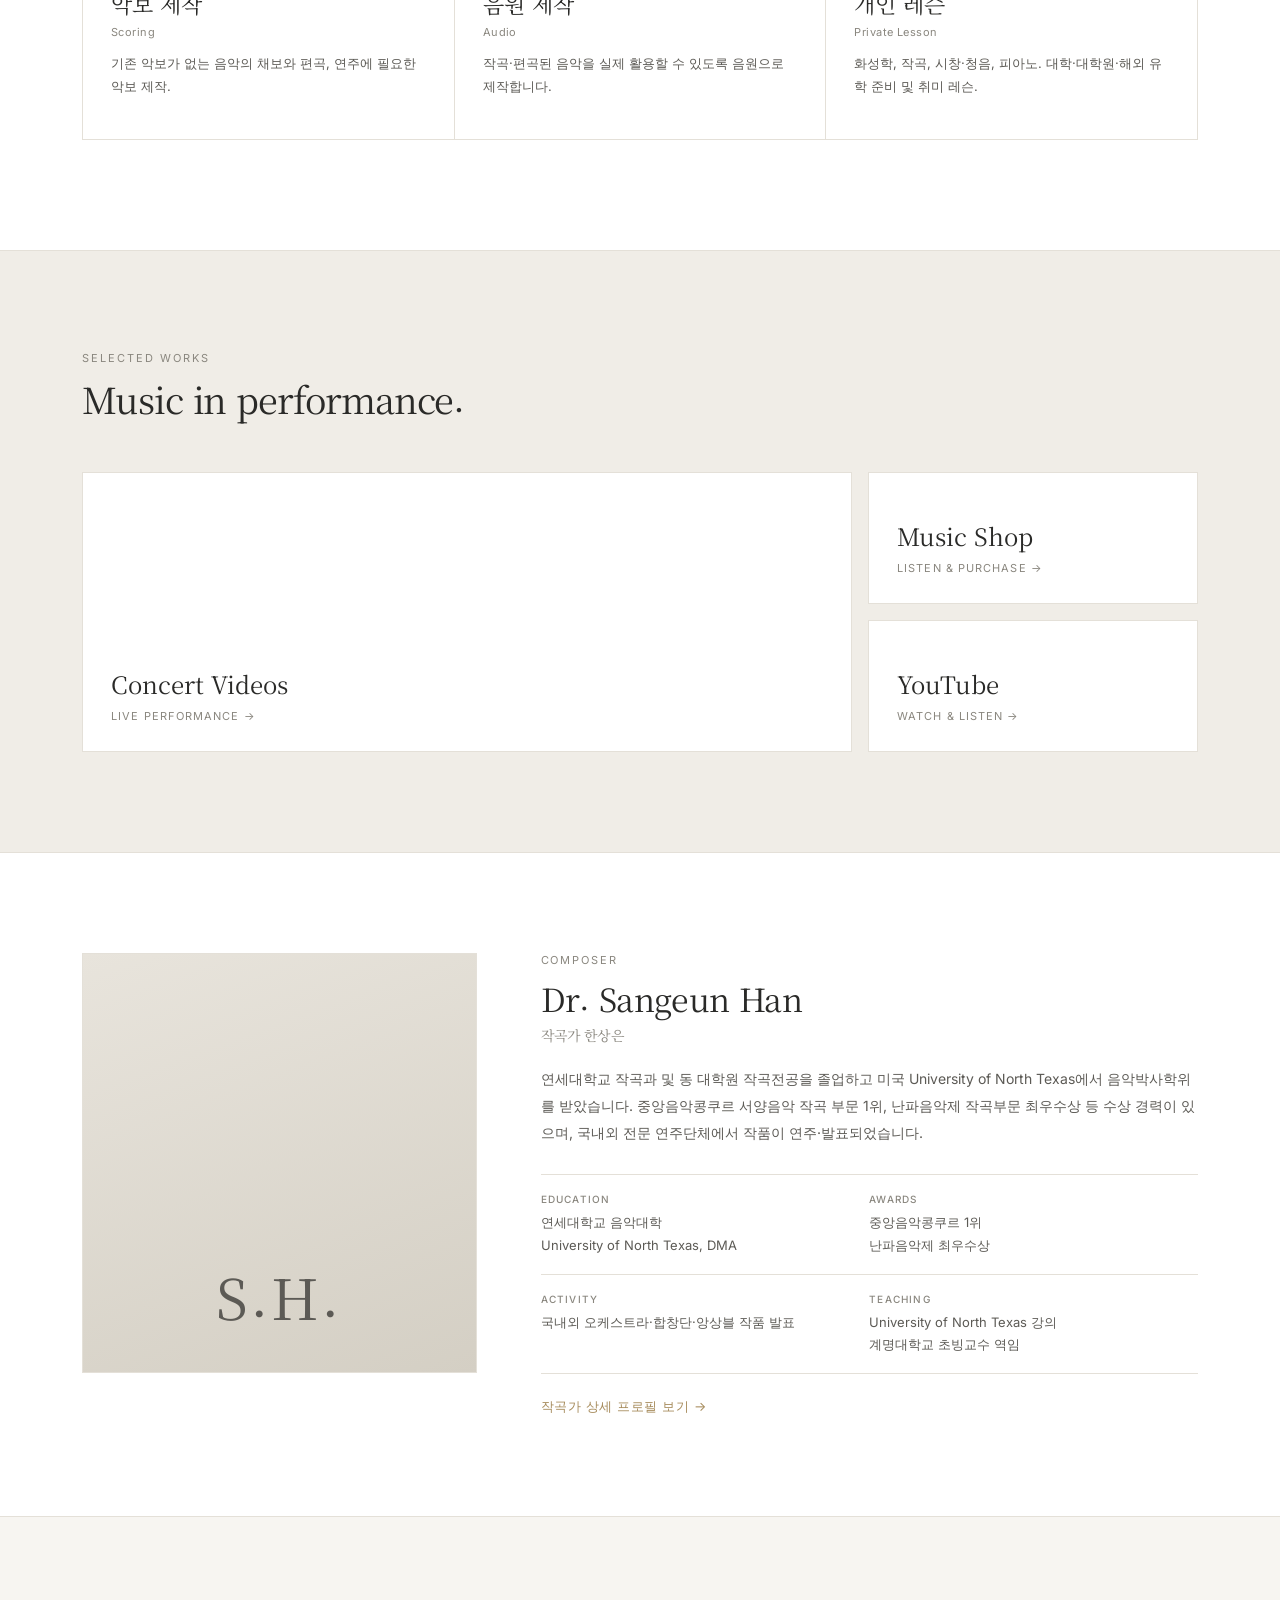
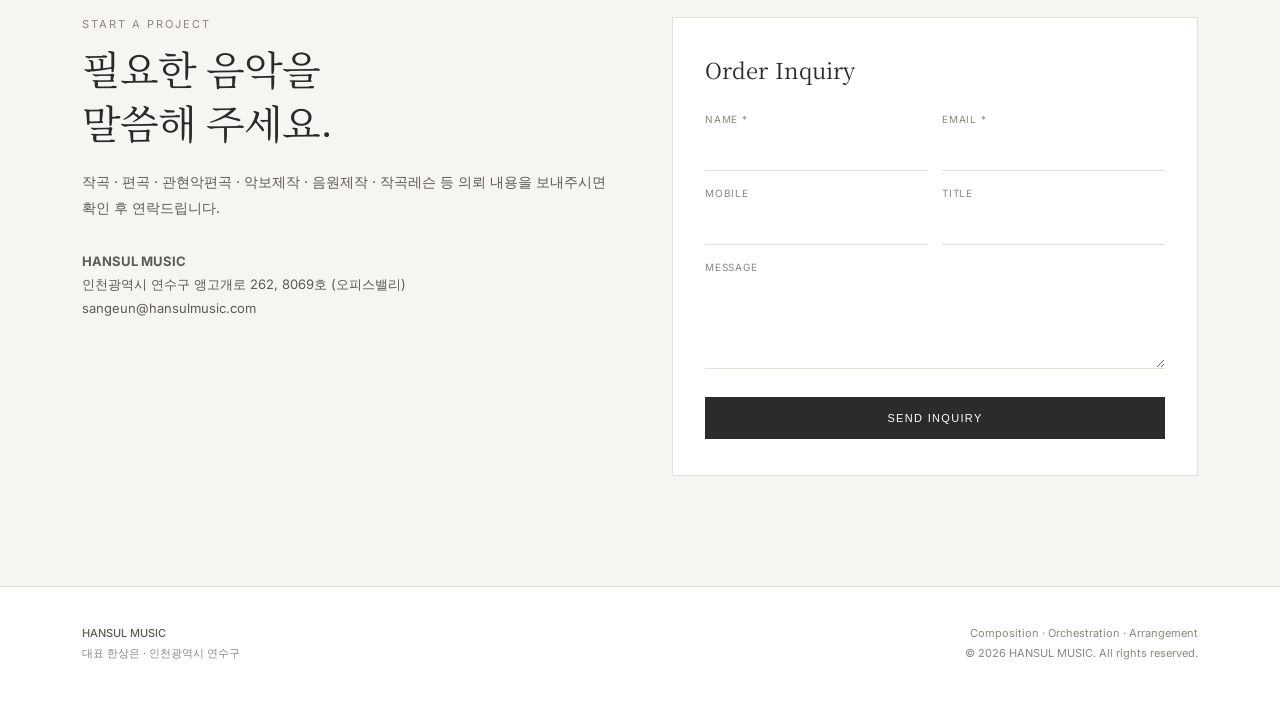
==== commit 297b98ed: "v0.3" ====
--- a/index.html
+++ b/index.html
@@ -1,12 +1,752 @@
-<!doctype html><html lang="ko"><head><meta charset="utf-8"><meta name="viewport" content="width=device-width,initial-scale=1"><title>HANSUL MUSIC | 작곡 · 관현악편곡 · 편곡 · 악보 · 레슨</title><style>
-@import url('https://fonts.googleapis.com/css2?family=Inter:wght@400;500;600;700&family=Noto+Serif+KR:wght@400;500;600&display=swap');
-:root{--black:#111;--white:#fff;--cream:#f5f2ec;--gray:#777;--line:#ddd8d0;--gold:#b68b55}*{box-sizing:border-box}html{scroll-behavior:smooth}body{margin:0;color:#111;font-family:Inter,'Noto Sans KR',sans-serif}a{text-decoration:none;color:inherit}.container{width:min(1280px,calc(100% - 64px));margin:auto}header{height:86px;position:absolute;top:0;left:0;right:0;z-index:5;color:#fff;border-bottom:1px solid #ffffff30}.header-in{height:100%;display:flex;align-items:center;justify-content:space-between}.logo{font-weight:700;letter-spacing:.16em;font-size:20px}.logo span{display:block;font-size:8px;letter-spacing:.28em;font-weight:400;margin-top:6px;opacity:.7}nav{display:flex;gap:30px;font-size:11px;letter-spacing:.12em}nav a:hover{opacity:.55}.hero{height:820px;position:relative;overflow:hidden;background:#151413;color:#fff}.hero-bg{position:absolute;inset:0;background:linear-gradient(90deg,#000d 0%,#0009 45%,#0004),radial-gradient(circle at 78% 42%,#75634e,#292521 32%,#111 70%)}.staff{position:absolute;right:-8%;top:31%;width:58%;transform:rotate(-7deg);opacity:.18}.staff i{display:block;border-top:1px solid white;margin:34px 0}.hero-content{position:relative;z-index:2;padding-top:235px}.kicker,.eyebrow{font-size:10px;letter-spacing:.25em;color:#999;text-transform:uppercase}.kicker{color:#d7c5ac;margin-bottom:30px}h1{font-family:'Noto Serif KR',serif;font-size:clamp(48px,6.7vw,92px);font-weight:400;line-height:1.1;letter-spacing:-.06em;margin:0 0 28px}h1 em{font-style:normal;color:#d4b58e}.hero p{font-size:16px;line-height:1.9;color:#ddd}.actions{display:flex;gap:12px;margin-top:38px}.btn{display:inline-block;padding:15px 24px;border:1px solid #fff8;font-size:11px;letter-spacing:.1em}.btn.fill{background:#fff;color:#111;border-color:#fff}.hero-bottom{position:absolute;bottom:32px;left:0;right:0;color:#aaa;font-size:9px;letter-spacing:.15em;display:flex;justify-content:space-between}section{padding:115px 0}.title{font-family:'Noto Serif KR',serif;font-size:46px;font-weight:400;line-height:1.35;letter-spacing:-.045em;margin:10px 0}.about{background:var(--cream)}.about-grid{display:grid;grid-template-columns:.65fr 1.35fr;gap:100px}.about-copy{max-width:760px}.about-copy p:first-child{font-family:'Noto Serif KR',serif;font-size:20px;line-height:2;margin:0}.about-copy p:last-child{font-size:13px;line-height:2;color:#777;margin-top:25px}.services{background:#fff}.head{display:flex;justify-content:space-between;align-items:end;margin-bottom:55px}.service-grid{display:grid;grid-template-columns:repeat(3,1fr);border-top:1px solid #111;border-left:1px solid var(--line)}.card{min-height:285px;padding:28px;border-right:1px solid var(--line);border-bottom:1px solid var(--line);position:relative}.num{font-size:10px;color:#999}.card h3{font-family:'Noto Serif KR',serif;font-weight:500;font-size:24px;margin:55px 0 15px}.card h3 small{font-family:Inter,sans-serif;font-size:11px;color:#999}.card p{font-size:12px;line-height:1.9;color:#777}.card a{position:absolute;bottom:24px;font-size:10px;letter-spacing:.1em}.card:hover{background:var(--cream)}.works{background:#151515;color:#fff}.works .eyebrow{color:#999}.works .title{color:#fff}.works-grid{display:grid;grid-template-columns:1.35fr .65fr;gap:3px}.work{position:relative;min-height:420px;background:linear-gradient(135deg,#3b3833,#191817);display:flex;align-items:end;padding:28px}.work.small{min-height:208px;margin-bottom:3px}.work:last-child{margin-bottom:0}.work:after{content:'';position:absolute;inset:0;background:linear-gradient(transparent 40%,#000c)}.work-text{position:relative;z-index:1}.work-title{font-family:'Noto Serif KR',serif;font-size:27px}.work-meta{font-size:9px;color:#aaa;letter-spacing:.15em;margin-top:7px}.profile{background:#f8f7f4}.profile-grid{display:grid;grid-template-columns:.8fr 1.2fr;gap:90px}.portrait{height:540px;background:linear-gradient(135deg,#ddd7cc,#999084);display:flex;align-items:end;justify-content:center;color:#fff;font:70px 'Noto Serif KR',serif;padding-bottom:40px}.profile h2{font:400 42px 'Noto Serif KR',serif;margin:10px 0 25px}.profile-copy p{font-size:14px;line-height:2;color:#666}.facts{display:grid;grid-template-columns:1fr 1fr;border-top:1px solid var(--line);margin-top:35px}.fact{padding:22px 10px 22px 0;border-bottom:1px solid var(--line)}.fact b{display:block;font-size:9px;color:#999;letter-spacing:.15em;margin-bottom:8px}.fact span{font-size:12px;line-height:1.7}.contact{background:var(--cream)}.contact-grid{display:grid;grid-template-columns:1fr 1fr;gap:90px}.contact h2{font:400 48px/1.4 'Noto Serif KR',serif;margin:10px 0 20px}.contact p{font-size:13px;line-height:1.9;color:#777}.form{background:#fff;padding:36px}.form h3{font:400 24px 'Noto Serif KR',serif;margin:0 0 28px}.row{display:grid;grid-template-columns:1fr 1fr;gap:12px}.field{margin-bottom:12px}.field label{display:block;font-size:9px;color:#888;margin-bottom:8px}.field input,.field textarea{width:100%;border:0;border-bottom:1px solid #ccc;padding:10px 0;background:transparent;outline:0}.field textarea{height:90px}.submit{width:100%;border:0;background:#111;color:#fff;padding:16px;font-size:10px;letter-spacing:.14em}footer{background:#111;color:#aaa;padding:40px 0 55px;font-size:10px;line-height:2}.footer-in{display:flex;justify-content:space-between}.brand{color:#fff;letter-spacing:.15em}.right{text-align:right}@media(max-width:800px){.container{width:calc(100% - 40px)}nav{display:none}.hero{height:760px}.hero-content{padding-top:185px}.hero-bottom{bottom:25px}.staff{width:100%;right:-25%}section{padding:80px 0}.about-grid,.profile-grid,.contact-grid{grid-template-columns:1fr;gap:40px}.service-grid{grid-template-columns:1fr}.head{display:block}.works-grid{grid-template-columns:1fr}.work,.work.small{min-height:280px}.profile .portrait{height:390px}.contact h2{font-size:38px}.row{grid-template-columns:1fr}.footer-in{display:block}.right{text-align:left;margin-top:20px}}
-</style></head><body>
-<header><div class="container header-in"><a class="logo" href="#">HANSUL MUSIC<span>COMPOSITION · ORCHESTRATION · ARRANGEMENT</span></a><nav><a href="#about">ABOUT</a><a href="#services">SERVICES</a><a href="#works">WORKS</a><a href="#composer">COMPOSER</a><a href="#contact">CONTACT</a></nav></div></header>
-<section class="hero"><div class="hero-bg"></div><div class="staff"><i></i><i></i><i></i><i></i><i></i></div><div class="container hero-content"><div class="kicker">HANSUL MUSIC · HSM</div><h1>당신의 음악을<br><em>완성하는 사람들.</em></h1><p>작곡 · 관현악편곡 · 성가곡/일반곡 편곡 · 악보 및 음원 제작 · 작곡입시레슨</p><div class="actions"><a class="btn fill" href="#contact">작곡·편곡 의뢰</a><a class="btn" href="#services">서비스 보기</a></div></div><div class="container hero-bottom"><span>INCHON · KOREA</span><span>SCROLL TO EXPLORE ↓</span></div></section>
-<section class="about" id="about"><div class="container about-grid"><div><div class="eyebrow">01 / HANSUL MUSIC</div><h2 class="title">음악을<br>필요한 형태로.</h2></div><div class="about-copy"><p>한설뮤직은 작곡과 편곡을 중심으로 관현악, 합창, 기악 음악을 제작하고 악보와 음원으로 완성합니다.</p><p>교회·학교·아마추어 오케스트라부터 개인 작품, 광고·드라마·연극의 음악까지 목적과 연주자의 수준에 맞춘 맞춤형 음악을 제공합니다.</p></div></div></section>
-<section class="services" id="services"><div class="container"><div class="head"><div><div class="eyebrow">02 / WHAT WE DO</div><h2 class="title">Services</h2></div><div class="eyebrow">COMPOSITION · SCORE · LESSON</div></div><div class="service-grid"><article class="card"><span class="num">01</span><h3>작곡<br><small>Composition</small></h3><p>연주회, 광고, 드라마·연극 OST, 회사·학교·교회의 음악 등 목적에 맞는 맞춤형 작곡.</p><a href="#contact">의뢰하기 →</a></article><article class="card"><span class="num">02</span><h3>관현악편곡<br><small>Orchestration</small></h3><p>교회·학교·아마추어 오케스트라 등 다양한 단체의 연주자 수준을 고려한 관현악 편곡.</p><a href="#contact">의뢰하기 →</a></article><article class="card"><span class="num">03</span><h3>편곡<br><small>Arrangement</small></h3><p>성가곡, 찬송가, 합창곡, 가곡, 동요 등을 여성·남성·혼성합창 또는 기악 편성으로 편곡.</p><a href="#contact">의뢰하기 →</a></article><article class="card"><span class="num">04</span><h3>악보 제작<br><small>Scoring</small></h3><p>기존 악보가 없는 음악의 채보와 편곡, 연주에 필요한 악보 제작.</p><a href="#contact">의뢰하기 →</a></article><article class="card"><span class="num">05</span><h3>음원 제작<br><small>Audio</small></h3><p>작곡·편곡된 음악을 실제 활용할 수 있도록 음원으로 제작합니다.</p><a href="#contact">의뢰하기 →</a></article><article class="card"><span class="num">06</span><h3>개인 레슨<br><small>Private Lesson</small></h3><p>화성학, 작곡, 시창·청음, 피아노. 대학·대학원·해외유학 및 취미 레슨, 온라인·오프라인.</p><a href="#contact">상담하기 →</a></article></div></div></section>
-<section class="works" id="works"><div class="container"><div class="head"><div><div class="eyebrow">03 / MUSIC & MEDIA</div><h2 class="title">Works & Videos</h2></div><div class="eyebrow">CONCERT · YOUTUBE · MUSIC SHOP</div></div><div class="works-grid"><a class="work" href="https://www.hansulmusic.com/team-3" target="_blank"><div class="work-text"><div class="work-title">Concert Videos</div><div class="work-meta">CONCERT PERFORMANCE →</div></div></a><div><a class="work small" href="https://www.hansulmusic.com/music-shop" target="_blank"><div class="work-text"><div class="work-title">Music Shop</div><div class="work-meta">LISTEN & PURCHASE →</div></div></a><a class="work small" href="https://www.youtube.com/" target="_blank"><div class="work-text"><div class="work-title">YouTube</div><div class="work-meta">WATCH & LISTEN →</div></div></a></div></div></div></section>
-<section class="profile" id="composer"><div class="container profile-grid"><div><div class="portrait">S.H.</div></div><div class="profile-copy"><div class="eyebrow">04 / COMPOSER</div><h2>Dr. Sangeun Han<br><small>작곡가 한상은</small></h2><p>연세대학교 작곡과 및 동 대학원 작곡전공을 졸업하고 미국 University of North Texas에서 음악박사학위를 받았습니다. 중앙음악콩쿠르 서양음악 작곡 부문 1위, 난파음악제 작곡부문 최우수상 등 수상 경력이 있으며, 국내외 전문 연주단체에서 작품이 연주·발표되었습니다.</p><div class="facts"><div class="fact"><b>EDUCATION</b><span>연세대학교 음악대학<br>University of North Texas, DMA</span></div><div class="fact"><b>AWARDS</b><span>중앙음악콩쿠르 1위<br>난파음악제 최우수상</span></div><div class="fact"><b>ACTIVITY</b><span>국내외 오케스트라·합창단·앙상블 작품 발표</span></div><div class="fact"><b>TEACHING</b><span>University of North Texas 강의<br>계명대학교 초빙교수 역임</span></div></div><p><a href="https://www.hansulmusic.com/blank-2" target="_blank">작곡가 상세 프로필 보기 →</a></p></div></div></section>
-<section class="contact" id="contact"><div class="container contact-grid"><div><div class="eyebrow">05 / ORDER & INQUIRY</div><h2>필요한 음악을<br>말씀해 주세요.</h2><p>작곡 · 편곡 · 관현악편곡 · 악보제작 · 음원제작 · 작곡레슨 등 의뢰 내용을 보내주시면 확인 후 연락드립니다.</p><p><strong>HANSUL MUSIC</strong><br>인천광역시 연수구 앵고개로 262, 8069호 (오피스밸리)<br>sangeun@hansulmusic.com</p></div><form class="form" onsubmit="event.preventDefault();alert('실제 운영 시 기존 한설뮤직 주문/문의 폼으로 연결하면 됩니다.');"><h3>Order Inquiry</h3><div class="row"><div class="field"><label>NAME *</label><input required></div><div class="field"><label>EMAIL *</label><input type="email" required></div></div><div class="row"><div class="field"><label>MOBILE</label><input></div><div class="field"><label>TITLE</label><input></div></div><div class="field"><label>MESSAGE</label><textarea></textarea></div><button class="submit">SEND INQUIRY</button></form></div></section>
-<footer><div class="container footer-in"><div><div class="brand">HANSUL MUSIC</div>Composition · Orchestration · Arrangement · Scoring · Private Lesson</div><div class="right">대표 한상은 (SANGEUN HAN)<br>사업자등록번호 271-46-00745 · © 2026 HANSUL MUSIC</div></div></footer></body></html>
+<!doctype html>
+<html lang="ko">
+<head>
+<meta charset="utf-8">
+<meta name="viewport" content="width=device-width, initial-scale=1">
+<title>HANSUL MUSIC | 작곡 · 관현악편곡 · 편곡 · 악보 · 레슨</title>
+<meta name="description" content="한설뮤직 — 작곡, 관현악편곡, 성가곡·일반곡 편곡, 악보 및 음원 제작, 작곡 입시 레슨">
+<style>
+@import url('https://fonts.googleapis.com/css2?family=Inter:wght@400;500;600&family=Noto+Serif+KR:wght@400;500;600&display=swap');
+
+:root {
+  --bg: #f7f5f1;
+  --bg-soft: #f0ede7;
+  --card: #ffffff;
+  --ink: #2a2a28;
+  --ink-soft: #5c5a55;
+  --muted: #8a877f;
+  --line: #e4e0d8;
+  --accent: #a68b5b;
+  --accent-soft: #c4ad88;
+  --dark: #2c2b29;
+}
+
+* { box-sizing: border-box; }
+html { scroll-behavior: smooth; }
+body {
+  margin: 0;
+  background: var(--bg);
+  color: var(--ink);
+  font-family: Inter, 'Noto Sans KR', sans-serif;
+  -webkit-font-smoothing: antialiased;
+}
+a { color: inherit; text-decoration: none; }
+.wrap { max-width: 1180px; margin: 0 auto; padding: 0 32px; }
+
+/* Header */
+header {
+  height: 80px;
+  display: flex;
+  align-items: center;
+  justify-content: space-between;
+  border-bottom: 1px solid var(--line);
+  background: rgba(247, 245, 241, 0.92);
+  backdrop-filter: blur(8px);
+  position: sticky;
+  top: 0;
+  z-index: 20;
+}
+.logo {
+  font-size: 17px;
+  font-weight: 600;
+  letter-spacing: 0.14em;
+}
+.logo small {
+  display: block;
+  font-size: 9px;
+  letter-spacing: 0.22em;
+  color: var(--muted);
+  margin-top: 4px;
+  font-weight: 400;
+}
+nav {
+  display: flex;
+  gap: 28px;
+  font-size: 12px;
+  letter-spacing: 0.08em;
+  text-transform: uppercase;
+  color: var(--ink-soft);
+}
+nav a:hover { color: var(--ink); }
+
+/* Hero */
+.hero {
+  padding: 100px 0 90px;
+  display: grid;
+  grid-template-columns: 1.15fr 0.85fr;
+  gap: 56px;
+  align-items: center;
+}
+.eyebrow {
+  font-size: 11px;
+  letter-spacing: 0.2em;
+  text-transform: uppercase;
+  color: var(--accent);
+  margin-bottom: 22px;
+}
+h1 {
+  font-family: 'Noto Serif KR', serif;
+  font-weight: 400;
+  font-size: clamp(42px, 5.8vw, 68px);
+  line-height: 1.18;
+  letter-spacing: -0.04em;
+  margin: 0 0 24px;
+  color: var(--ink);
+}
+.lead {
+  font-size: 16px;
+  line-height: 1.85;
+  color: var(--ink-soft);
+  max-width: 480px;
+  margin: 0;
+}
+.buttons {
+  display: flex;
+  gap: 12px;
+  margin-top: 36px;
+  flex-wrap: wrap;
+}
+.btn {
+  display: inline-block;
+  padding: 14px 22px;
+  border: 1px solid var(--ink);
+  font-size: 12px;
+  letter-spacing: 0.06em;
+  transition: background 0.2s, color 0.2s, border-color 0.2s;
+}
+.btn.primary {
+  background: var(--dark);
+  color: #fff;
+  border-color: var(--dark);
+}
+.btn.primary:hover {
+  background: #3d3c39;
+  border-color: #3d3c39;
+}
+.btn.ghost:hover {
+  background: var(--bg-soft);
+}
+
+.visual {
+  height: 420px;
+  background: var(--bg-soft);
+  border: 1px solid var(--line);
+  position: relative;
+  overflow: hidden;
+  display: flex;
+  align-items: center;
+  justify-content: center;
+  border-radius: 2px;
+}
+.staff {
+  width: 130%;
+  position: absolute;
+  transform: rotate(-6deg);
+  opacity: 0.35;
+}
+.staff i {
+  display: block;
+  border-top: 1px solid var(--muted);
+  margin: 28px 0;
+}
+.note {
+  font-family: Georgia, serif;
+  color: var(--accent-soft);
+  font-size: 140px;
+  line-height: 1;
+  position: relative;
+  z-index: 2;
+  transform: rotate(-6deg);
+  opacity: 0.9;
+}
+.corner {
+  position: absolute;
+  right: 18px;
+  bottom: 16px;
+  color: var(--muted);
+  font-size: 9px;
+  letter-spacing: 0.16em;
+}
+
+/* About */
+.intro {
+  padding: 100px 0;
+  border-top: 1px solid var(--line);
+}
+.intro-grid {
+  display: grid;
+  grid-template-columns: 0.7fr 1.3fr;
+  gap: 64px;
+  align-items: start;
+}
+.section-label {
+  font-size: 11px;
+  letter-spacing: 0.18em;
+  color: var(--muted);
+  text-transform: uppercase;
+}
+.intro h2 {
+  font-family: 'Noto Serif KR', serif;
+  font-size: clamp(28px, 3.5vw, 38px);
+  font-weight: 400;
+  line-height: 1.4;
+  margin: 0;
+  letter-spacing: -0.03em;
+}
+.intro p {
+  font-size: 15px;
+  line-height: 1.95;
+  color: var(--ink-soft);
+  margin: 16px 0 0;
+  max-width: 560px;
+}
+
+/* Services */
+.services {
+  padding: 100px 0 110px;
+  background: var(--card);
+  border-top: 1px solid var(--line);
+}
+.services-head {
+  display: flex;
+  justify-content: space-between;
+  align-items: end;
+  margin-bottom: 44px;
+}
+.services h2 {
+  font-family: 'Noto Serif KR', serif;
+  font-size: 36px;
+  font-weight: 400;
+  margin: 8px 0 0;
+  letter-spacing: -0.03em;
+}
+.grid {
+  display: grid;
+  grid-template-columns: repeat(3, 1fr);
+  gap: 0;
+  border-top: 1px solid var(--line);
+  border-left: 1px solid var(--line);
+}
+.service {
+  padding: 32px 28px 40px;
+  border-right: 1px solid var(--line);
+  border-bottom: 1px solid var(--line);
+  min-height: 220px;
+  background: var(--card);
+  transition: background 0.2s;
+}
+.service:hover {
+  background: var(--bg);
+}
+.num {
+  font-size: 11px;
+  color: var(--muted);
+  letter-spacing: 0.06em;
+}
+.service h3 {
+  font-family: 'Noto Serif KR', serif;
+  font-size: 22px;
+  font-weight: 400;
+  margin: 28px 0 12px;
+  line-height: 1.35;
+}
+.service h3 span {
+  display: block;
+  font-family: Inter, sans-serif;
+  font-size: 11px;
+  color: var(--muted);
+  margin-top: 6px;
+  letter-spacing: 0.04em;
+}
+.service p {
+  font-size: 13px;
+  color: var(--ink-soft);
+  line-height: 1.8;
+  margin: 0;
+}
+
+/* Works */
+.work {
+  padding: 100px 0;
+  background: var(--bg-soft);
+  border-top: 1px solid var(--line);
+}
+.work h2 {
+  font-family: 'Noto Serif KR', serif;
+  font-size: 36px;
+  font-weight: 400;
+  margin: 8px 0 48px;
+  letter-spacing: -0.03em;
+}
+.work-grid {
+  display: grid;
+  grid-template-columns: 1.4fr 0.6fr;
+  gap: 16px;
+}
+.work-main,
+.work-side {
+  background: var(--card);
+  border: 1px solid var(--line);
+  min-height: 280px;
+  position: relative;
+  padding: 28px;
+  display: flex;
+  align-items: end;
+  transition: border-color 0.2s, box-shadow 0.2s;
+}
+.work-main:hover,
+.work-side:hover {
+  border-color: var(--accent-soft);
+  box-shadow: 0 4px 20px rgba(0,0,0,0.04);
+}
+.work-side {
+  min-height: 132px;
+  margin-bottom: 16px;
+}
+.work-side:last-child { margin-bottom: 0; }
+.work-title {
+  font-family: 'Noto Serif KR', serif;
+  font-size: 24px;
+  font-weight: 400;
+}
+.work-sub {
+  font-size: 11px;
+  color: var(--muted);
+  margin-top: 8px;
+  letter-spacing: 0.1em;
+}
+
+/* Composer */
+.profile {
+  padding: 100px 0;
+  border-top: 1px solid var(--line);
+  background: var(--card);
+}
+.profile-grid {
+  display: grid;
+  grid-template-columns: 0.75fr 1.25fr;
+  gap: 64px;
+  align-items: start;
+}
+.portrait {
+  height: 420px;
+  background: linear-gradient(160deg, #e8e4dc 0%, #d4cfc4 100%);
+  border: 1px solid var(--line);
+  display: flex;
+  align-items: end;
+  justify-content: center;
+  color: var(--ink-soft);
+  font: 56px 'Noto Serif KR', serif;
+  padding-bottom: 36px;
+  letter-spacing: 0.04em;
+}
+.profile h2 {
+  font: 400 32px/1.35 'Noto Serif KR', serif;
+  margin: 10px 0 20px;
+  letter-spacing: -0.02em;
+}
+.profile h2 small {
+  display: block;
+  font-size: 14px;
+  color: var(--muted);
+  margin-top: 6px;
+  font-weight: 400;
+}
+.profile-copy > p {
+  font-size: 14px;
+  line-height: 1.95;
+  color: var(--ink-soft);
+  margin: 0 0 28px;
+}
+.facts {
+  display: grid;
+  grid-template-columns: 1fr 1fr;
+  border-top: 1px solid var(--line);
+  margin-top: 8px;
+}
+.fact {
+  padding: 18px 12px 18px 0;
+  border-bottom: 1px solid var(--line);
+}
+.fact b {
+  display: block;
+  font-size: 10px;
+  color: var(--muted);
+  letter-spacing: 0.12em;
+  margin-bottom: 6px;
+  font-weight: 500;
+}
+.fact span {
+  font-size: 13px;
+  line-height: 1.7;
+  color: var(--ink-soft);
+}
+.profile-link {
+  display: inline-block;
+  margin-top: 24px;
+  font-size: 13px;
+  color: var(--accent);
+  letter-spacing: 0.04em;
+}
+.profile-link:hover { text-decoration: underline; }
+
+/* Contact */
+.cta {
+  padding: 100px 0 110px;
+  background: var(--bg);
+  border-top: 1px solid var(--line);
+}
+.cta-grid {
+  display: grid;
+  grid-template-columns: 1fr 1fr;
+  gap: 64px;
+  align-items: start;
+}
+.cta h2 {
+  font-family: 'Noto Serif KR', serif;
+  font-weight: 400;
+  font-size: clamp(28px, 3.5vw, 40px);
+  line-height: 1.35;
+  margin: 10px 0 20px;
+  letter-spacing: -0.03em;
+}
+.cta p {
+  color: var(--ink-soft);
+  line-height: 1.9;
+  font-size: 14px;
+  margin: 0 0 12px;
+}
+.cta .address {
+  margin-top: 28px;
+  font-size: 13px;
+  color: var(--ink-soft);
+  line-height: 1.8;
+}
+.form {
+  background: var(--card);
+  border: 1px solid var(--line);
+  padding: 36px 32px;
+}
+.form h3 {
+  font: 400 22px 'Noto Serif KR', serif;
+  margin: 0 0 28px;
+}
+.row {
+  display: grid;
+  grid-template-columns: 1fr 1fr;
+  gap: 14px;
+}
+.field {
+  margin-bottom: 16px;
+}
+.field label {
+  display: block;
+  font-size: 10px;
+  color: var(--muted);
+  letter-spacing: 0.08em;
+  margin-bottom: 8px;
+}
+.field input,
+.field textarea {
+  width: 100%;
+  border: 0;
+  border-bottom: 1px solid var(--line);
+  padding: 10px 0;
+  background: transparent;
+  outline: 0;
+  font-size: 14px;
+  color: var(--ink);
+  font-family: inherit;
+}
+.field input:focus,
+.field textarea:focus {
+  border-bottom-color: var(--accent);
+}
+.field textarea {
+  height: 88px;
+  resize: vertical;
+}
+.submit {
+  width: 100%;
+  border: 0;
+  background: var(--dark);
+  color: #fff;
+  padding: 15px;
+  font-size: 11px;
+  letter-spacing: 0.12em;
+  cursor: pointer;
+  margin-top: 8px;
+  transition: background 0.2s;
+}
+.submit:hover {
+  background: #3d3c39;
+}
+
+/* Footer */
+footer {
+  border-top: 1px solid var(--line);
+  padding: 36px 0 48px;
+  display: flex;
+  justify-content: space-between;
+  color: var(--muted);
+  font-size: 11px;
+  line-height: 1.85;
+  background: var(--card);
+}
+footer strong {
+  color: var(--ink-soft);
+  font-weight: 500;
+}
+
+/* Responsive */
+@media (max-width: 900px) {
+  .wrap { padding: 0 22px; }
+  nav { display: none; }
+  .hero {
+    grid-template-columns: 1fr;
+    padding: 72px 0 60px;
+    gap: 40px;
+  }
+  .visual { height: 280px; }
+  .note { font-size: 100px; }
+  .intro-grid,
+  .profile-grid,
+  .cta-grid {
+    grid-template-columns: 1fr;
+    gap: 32px;
+  }
+  .grid {
+    grid-template-columns: 1fr 1fr;
+  }
+  .work-grid {
+    grid-template-columns: 1fr;
+  }
+  .work-main { min-height: 220px; }
+  .work-side { min-height: 120px; }
+  .portrait { height: 320px; }
+  .row { grid-template-columns: 1fr; }
+  footer { flex-direction: column; gap: 16px; }
+}
+@media (max-width: 560px) {
+  .grid { grid-template-columns: 1fr; }
+  .services-head { flex-direction: column; align-items: flex-start; gap: 8px; }
+  h1 { font-size: 36px; }
+}
+</style>
+</head>
+<body>
+<div class="wrap">
+  <header>
+    <a class="logo" href="#">HANSUL MUSIC<small>HSM · MUSIC STUDIO</small></a>
+    <nav>
+      <a href="#about">About</a>
+      <a href="#services">Services</a>
+      <a href="#works">Works</a>
+      <a href="#composer">Composer</a>
+      <a href="#contact">Contact</a>
+    </nav>
+  </header>
+
+  <main>
+    <!-- Hero -->
+    <section class="hero">
+      <div>
+        <div class="eyebrow">Composition · Orchestration · Arrangement</div>
+        <h1>음악을<br>완성하는 일.</h1>
+        <p class="lead">한설뮤직은 작곡가 한상은을 중심으로 작곡, 관현악편곡, 합창·기악 편곡, 악보·음원 제작과 전문 음악 레슨을 제공합니다.</p>
+        <div class="buttons">
+          <a class="btn primary" href="#contact">작곡·편곡 의뢰</a>
+          <a class="btn ghost" href="#services">서비스 보기</a>
+        </div>
+      </div>
+      <div class="visual" aria-label="Abstract sheet music visual">
+        <div class="staff"><i></i><i></i><i></i><i></i><i></i></div>
+        <div class="note">♪</div>
+        <div class="corner">HANSUL MUSIC / 01</div>
+      </div>
+    </section>
+
+    <!-- About -->
+    <section class="intro" id="about">
+      <div class="intro-grid">
+        <div>
+          <div class="section-label">About Hansul Music</div>
+        </div>
+        <div>
+          <h2>한 곡의 아이디어를<br>연주 가능한 음악으로.</h2>
+          <p>교회·학교·오케스트라·합창단부터 개인 작품과 영상음악까지. 필요한 편성과 연주자의 수준을 고려해 음악을 설계하고, 악보와 음원으로 완성합니다.</p>
+        </div>
+      </div>
+    </section>
+  </main>
+</div>
+
+<!-- Services (full width bg) -->
+<section class="services" id="services">
+  <div class="wrap">
+    <div class="services-head">
+      <div>
+        <div class="section-label">What We Do</div>
+        <h2>Services</h2>
+      </div>
+      <div class="section-label">01 — 06</div>
+    </div>
+    <div class="grid">
+      <article class="service">
+        <div class="num">01</div>
+        <h3>작곡<span>Composition</span></h3>
+        <p>연주회, 광고, 드라마·연극 OST, 교가 및 개인 작품 등 목적과 편성에 맞춘 맞춤형 작곡.</p>
+      </article>
+      <article class="service">
+        <div class="num">02</div>
+        <h3>관현악편곡<span>Orchestration</span></h3>
+        <p>아마추어부터 전공자까지 연주자의 수준을 고려한 오케스트라 편곡.</p>
+      </article>
+      <article class="service">
+        <div class="num">03</div>
+        <h3>편곡<span>Arrangement</span></h3>
+        <p>성가곡, 찬송가, 합창곡 및 기악곡을 원하는 편성에 맞게 편곡.</p>
+      </article>
+      <article class="service">
+        <div class="num">04</div>
+        <h3>악보 제작<span>Scoring</span></h3>
+        <p>기존 악보가 없는 음악의 채보와 편곡, 연주에 필요한 악보 제작.</p>
+      </article>
+      <article class="service">
+        <div class="num">05</div>
+        <h3>음원 제작<span>Audio</span></h3>
+        <p>작곡·편곡된 음악을 실제 활용할 수 있도록 음원으로 제작합니다.</p>
+      </article>
+      <article class="service">
+        <div class="num">06</div>
+        <h3>개인 레슨<span>Private Lesson</span></h3>
+        <p>화성학, 작곡, 시창·청음, 피아노. 대학·대학원·해외 유학 준비 및 취미 레슨.</p>
+      </article>
+    </div>
+  </div>
+</section>
+
+<!-- Works -->
+<section class="work" id="works">
+  <div class="wrap">
+    <div class="section-label">Selected Works</div>
+    <h2>Music in performance.</h2>
+    <div class="work-grid">
+      <a class="work-main" href="https://www.hansulmusic.com/team-3" target="_blank" rel="noopener">
+        <div>
+          <div class="work-title">Concert Videos</div>
+          <div class="work-sub">LIVE PERFORMANCE →</div>
+        </div>
+      </a>
+      <div>
+        <a class="work-side" href="https://www.hansulmusic.com/music-shop" target="_blank" rel="noopener">
+          <div>
+            <div class="work-title">Music Shop</div>
+            <div class="work-sub">LISTEN &amp; PURCHASE →</div>
+          </div>
+        </a>
+        <a class="work-side" href="https://www.youtube.com/" target="_blank" rel="noopener">
+          <div>
+            <div class="work-title">YouTube</div>
+            <div class="work-sub">WATCH &amp; LISTEN →</div>
+          </div>
+        </a>
+      </div>
+    </div>
+  </div>
+</section>
+
+<!-- Composer -->
+<section class="profile" id="composer">
+  <div class="wrap">
+    <div class="profile-grid">
+      <div class="portrait">S.H.</div>
+      <div class="profile-copy">
+        <div class="section-label">Composer</div>
+        <h2>Dr. Sangeun Han<small>작곡가 한상은</small></h2>
+        <p>연세대학교 작곡과 및 동 대학원 작곡전공을 졸업하고 미국 University of North Texas에서 음악박사학위를 받았습니다. 중앙음악콩쿠르 서양음악 작곡 부문 1위, 난파음악제 작곡부문 최우수상 등 수상 경력이 있으며, 국내외 전문 연주단체에서 작품이 연주·발표되었습니다.</p>
+        <div class="facts">
+          <div class="fact">
+            <b>EDUCATION</b>
+            <span>연세대학교 음악대학<br>University of North Texas, DMA</span>
+          </div>
+          <div class="fact">
+            <b>AWARDS</b>
+            <span>중앙음악콩쿠르 1위<br>난파음악제 최우수상</span>
+          </div>
+          <div class="fact">
+            <b>ACTIVITY</b>
+            <span>국내외 오케스트라·합창단·앙상블 작품 발표</span>
+          </div>
+          <div class="fact">
+            <b>TEACHING</b>
+            <span>University of North Texas 강의<br>계명대학교 초빙교수 역임</span>
+          </div>
+        </div>
+        <a class="profile-link" href="https://www.hansulmusic.com/blank-2" target="_blank" rel="noopener">작곡가 상세 프로필 보기 →</a>
+      </div>
+    </div>
+  </div>
+</section>
+
+<!-- Contact -->
+<section class="cta" id="contact">
+  <div class="wrap">
+    <div class="cta-grid">
+      <div>
+        <div class="section-label">Start a Project</div>
+        <h2>필요한 음악을<br>말씀해 주세요.</h2>
+        <p>작곡 · 편곡 · 관현악편곡 · 악보제작 · 음원제작 · 작곡레슨 등 의뢰 내용을 보내주시면 확인 후 연락드립니다.</p>
+        <div class="address">
+          <strong>HANSUL MUSIC</strong><br>
+          인천광역시 연수구 앵고개로 262, 8069호 (오피스밸리)<br>
+          sangeun@hansulmusic.com
+        </div>
+      </div>
+      <form class="form" onsubmit="event.preventDefault(); alert('실제 운영 시 기존 한설뮤직 주문/문의 폼으로 연결하면 됩니다.');">
+        <h3>Order Inquiry</h3>
+        <div class="row">
+          <div class="field">
+            <label>NAME *</label>
+            <input required>
+          </div>
+          <div class="field">
+            <label>EMAIL *</label>
+            <input type="email" required>
+          </div>
+        </div>
+        <div class="row">
+          <div class="field">
+            <label>MOBILE</label>
+            <input>
+          </div>
+          <div class="field">
+            <label>TITLE</label>
+            <input>
+          </div>
+        </div>
+        <div class="field">
+          <label>MESSAGE</label>
+          <textarea></textarea>
+        </div>
+        <button type="submit" class="submit">SEND INQUIRY</button>
+      </form>
+    </div>
+  </div>
+</section>
+
+<footer>
+  <div class="wrap" style="display:flex;justify-content:space-between;width:100%;flex-wrap:wrap;gap:16px;">
+    <div>
+      <strong>HANSUL MUSIC</strong><br>
+      대표 한상은 · 인천광역시 연수구
+    </div>
+    <div style="text-align:right;">
+      Composition · Orchestration · Arrangement<br>
+      © 2026 HANSUL MUSIC. All rights reserved.
+    </div>
+  </div>
+</footer>
+
+</body>
+</html>
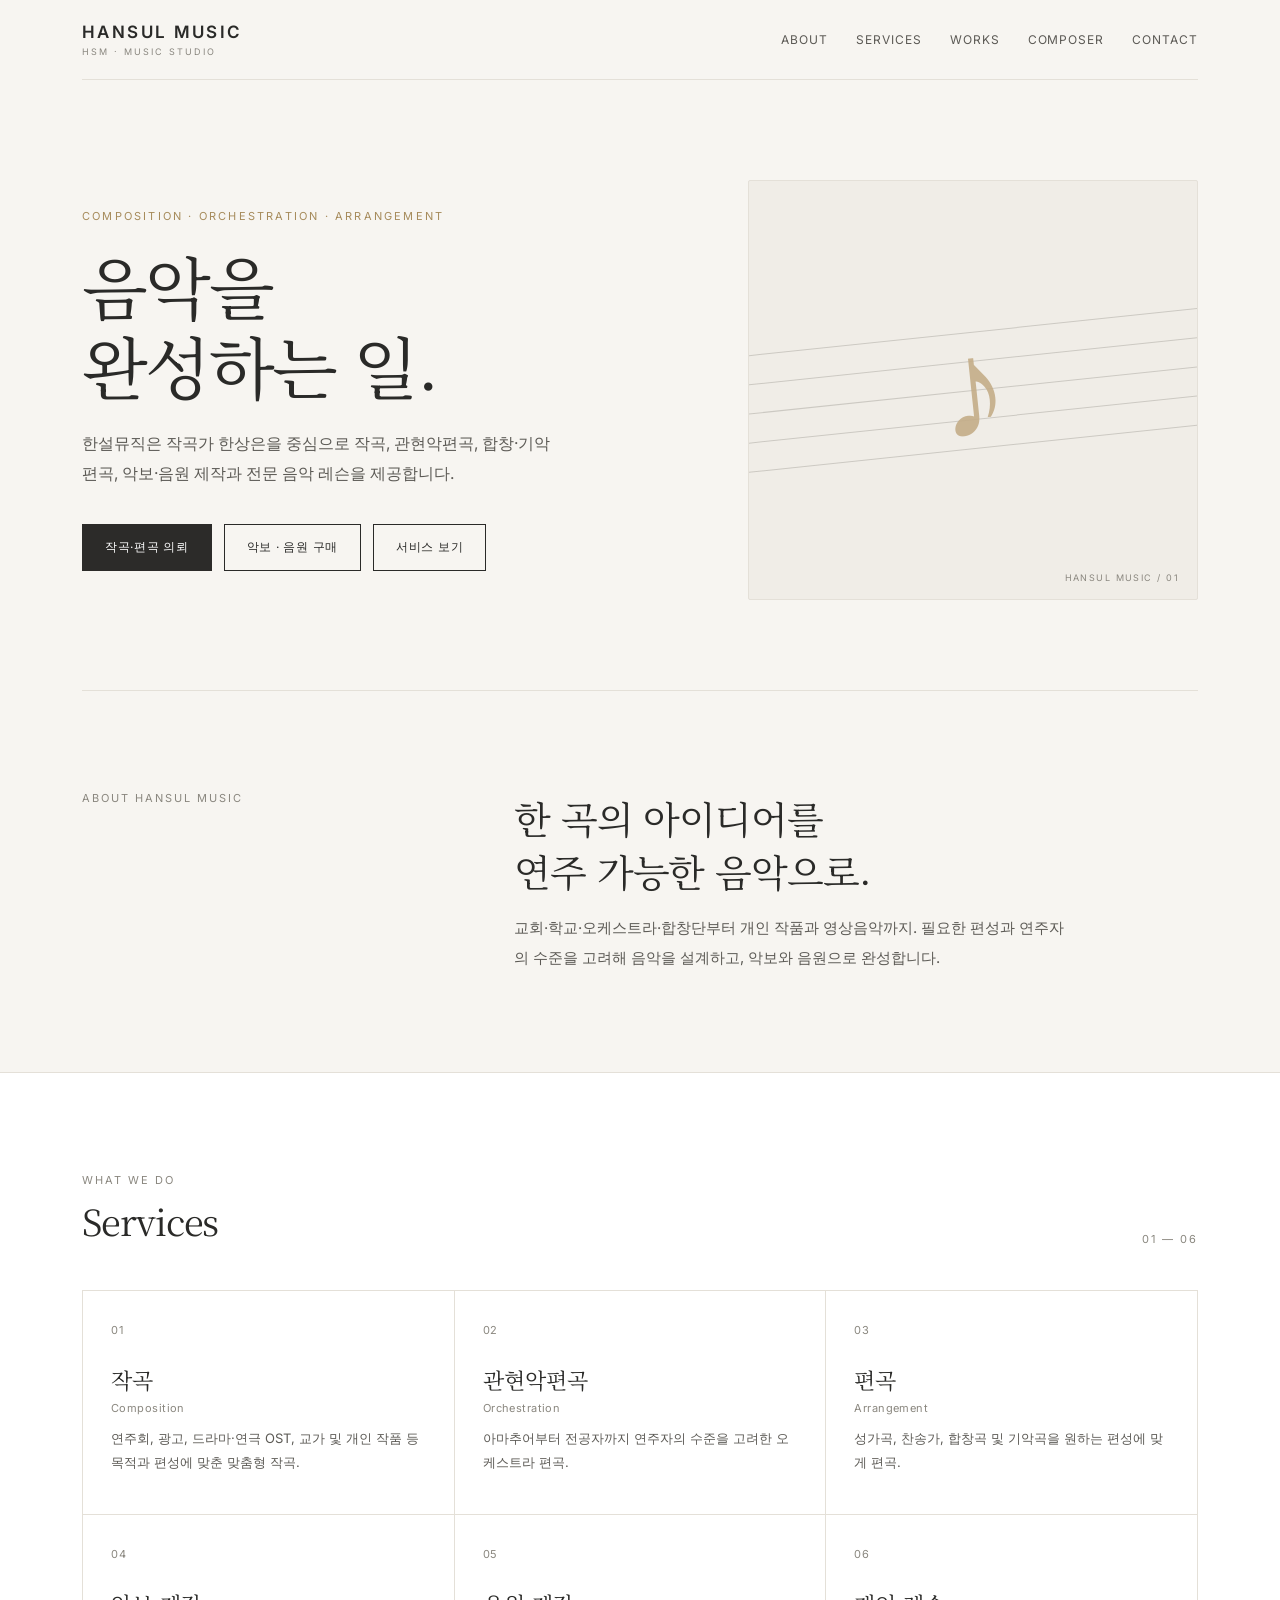
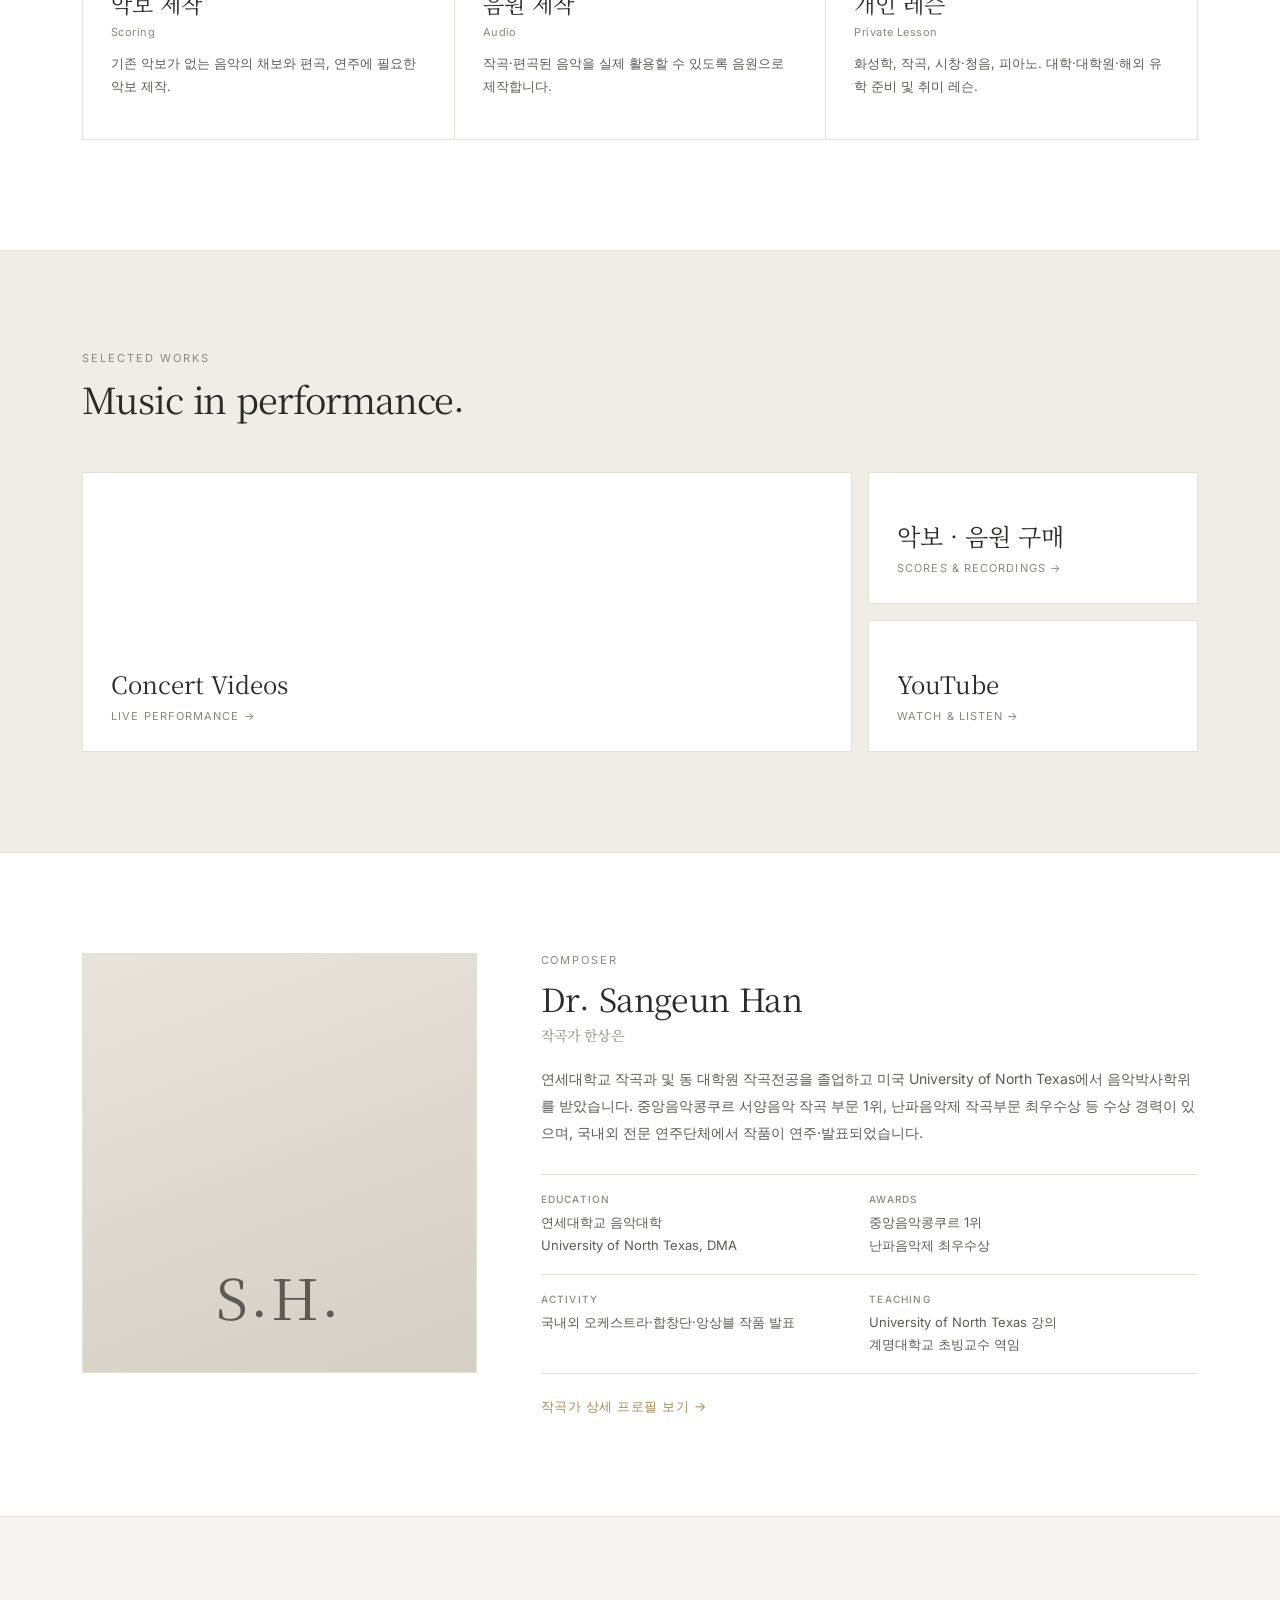
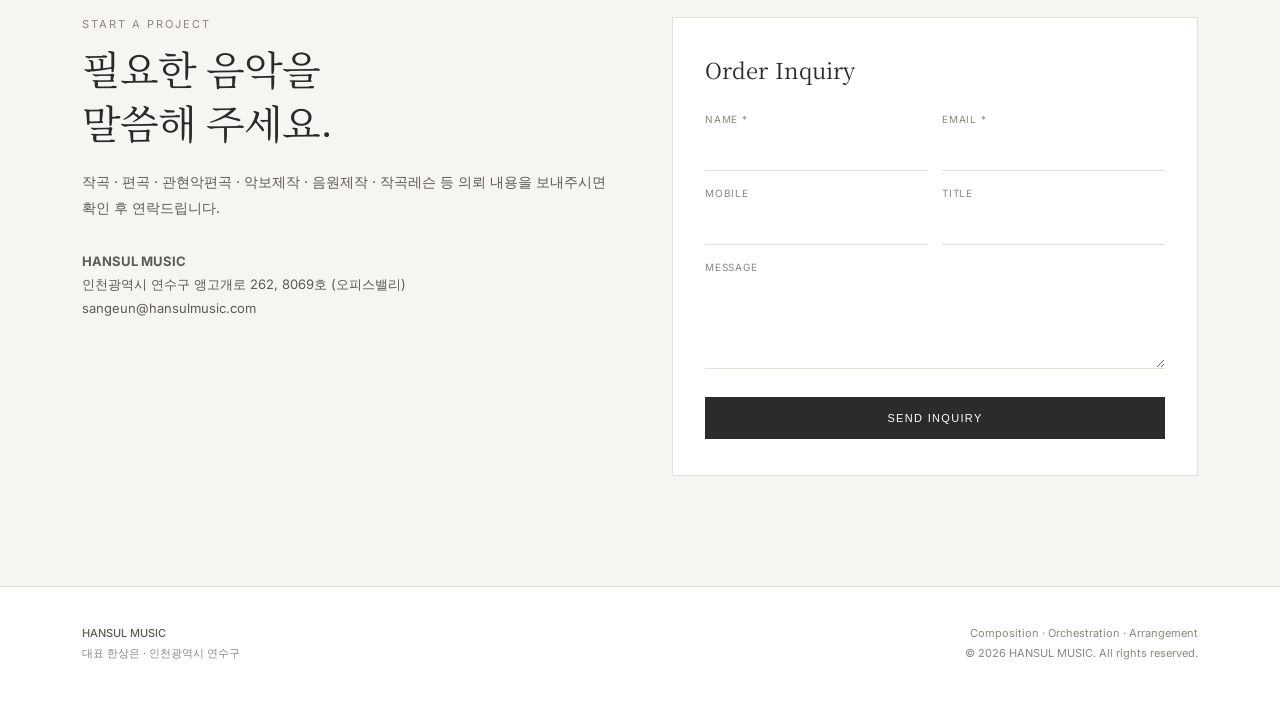
==== commit 09b1937a: "악보, 음원 미리보기 페이지 추가" ====
--- a/index.html
+++ b/index.html
@@ -556,6 +556,7 @@
         <p class="lead">한설뮤직은 작곡가 한상은을 중심으로 작곡, 관현악편곡, 합창·기악 편곡, 악보·음원 제작과 전문 음악 레슨을 제공합니다.</p>
         <div class="buttons">
           <a class="btn primary" href="#contact">작곡·편곡 의뢰</a>
+          <a class="btn ghost" href="shop.php">악보 · 음원 구매</a>
           <a class="btn ghost" href="#services">서비스 보기</a>
         </div>
       </div>
@@ -639,10 +640,10 @@
         </div>
       </a>
       <div>
-        <a class="work-side" href="https://www.hansulmusic.com/music-shop" target="_blank" rel="noopener">
+        <a class="work-side" href="shop.php">
           <div>
-            <div class="work-title">Music Shop</div>
-            <div class="work-sub">LISTEN &amp; PURCHASE →</div>
+            <div class="work-title">악보 · 음원 구매</div>
+            <div class="work-sub">SCORES &amp; RECORDINGS →</div>
           </div>
         </a>
         <a class="work-side" href="https://www.youtube.com/" target="_blank" rel="noopener">
